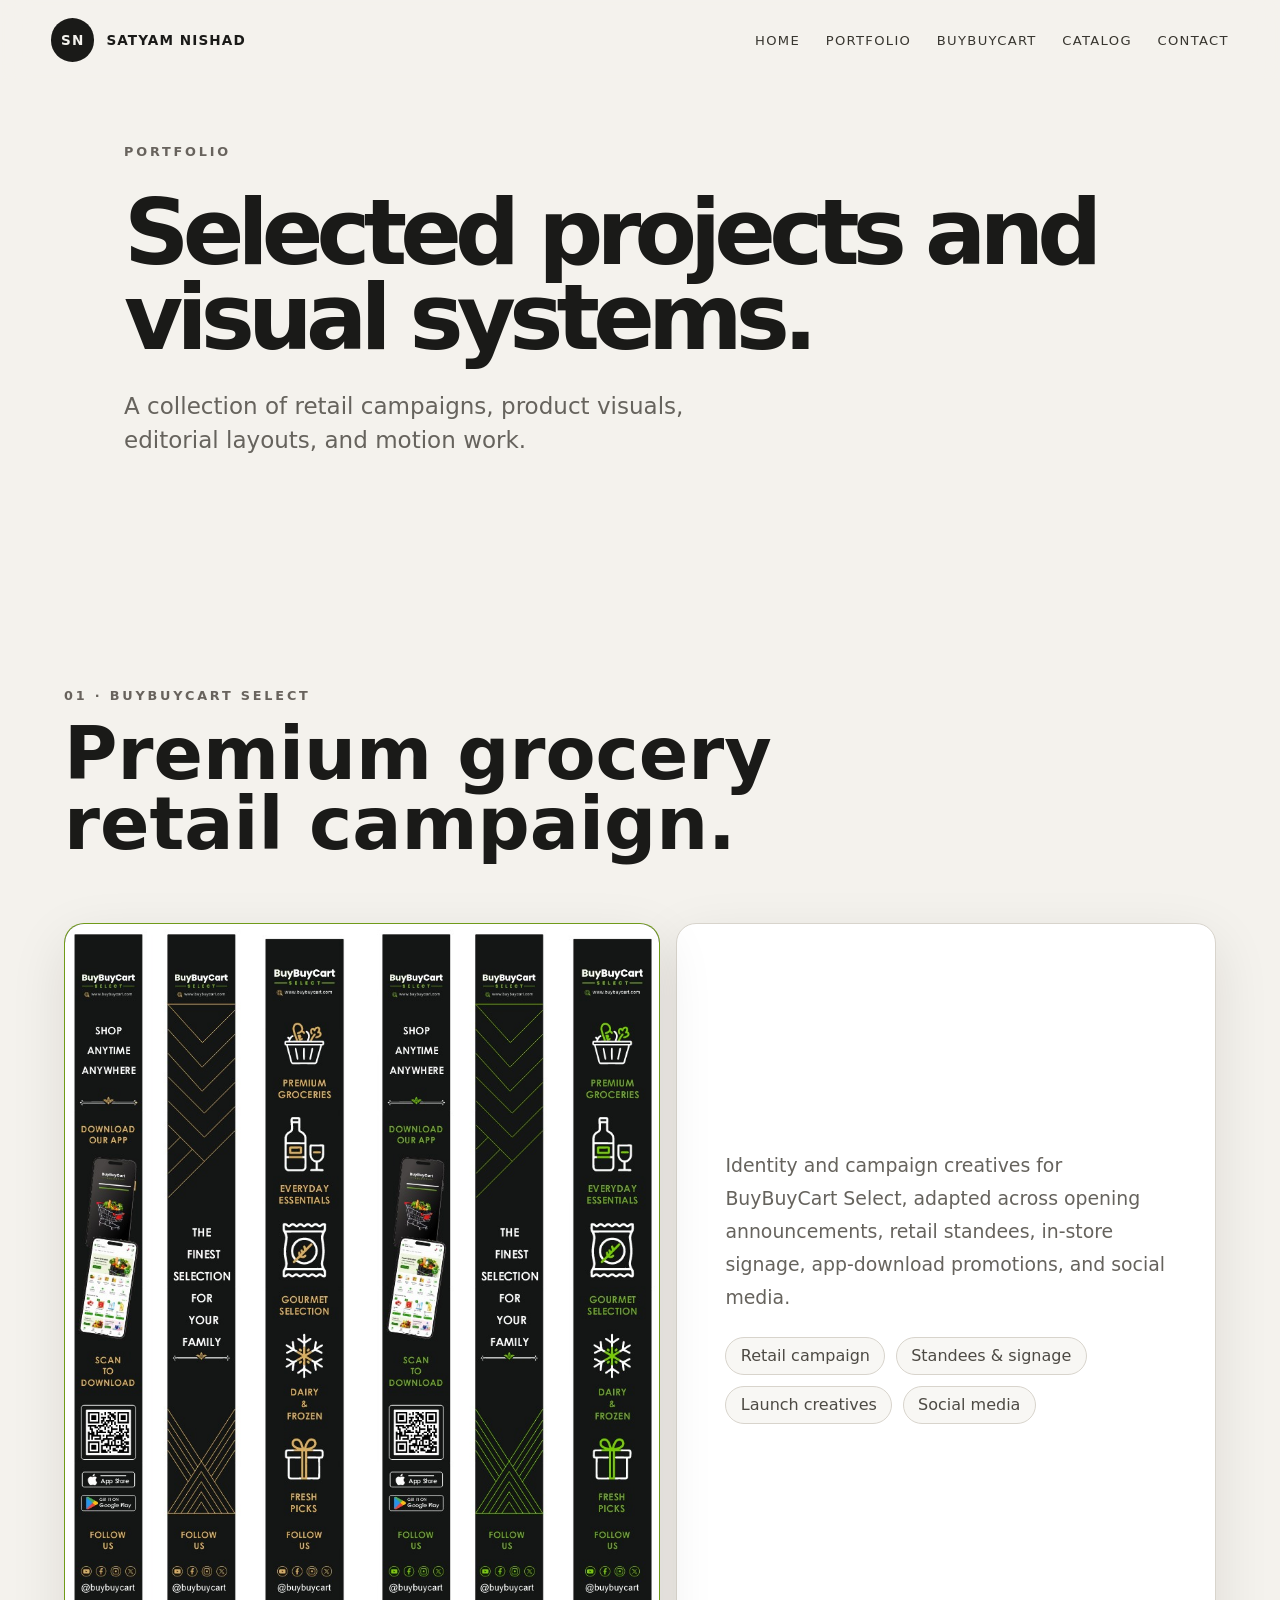
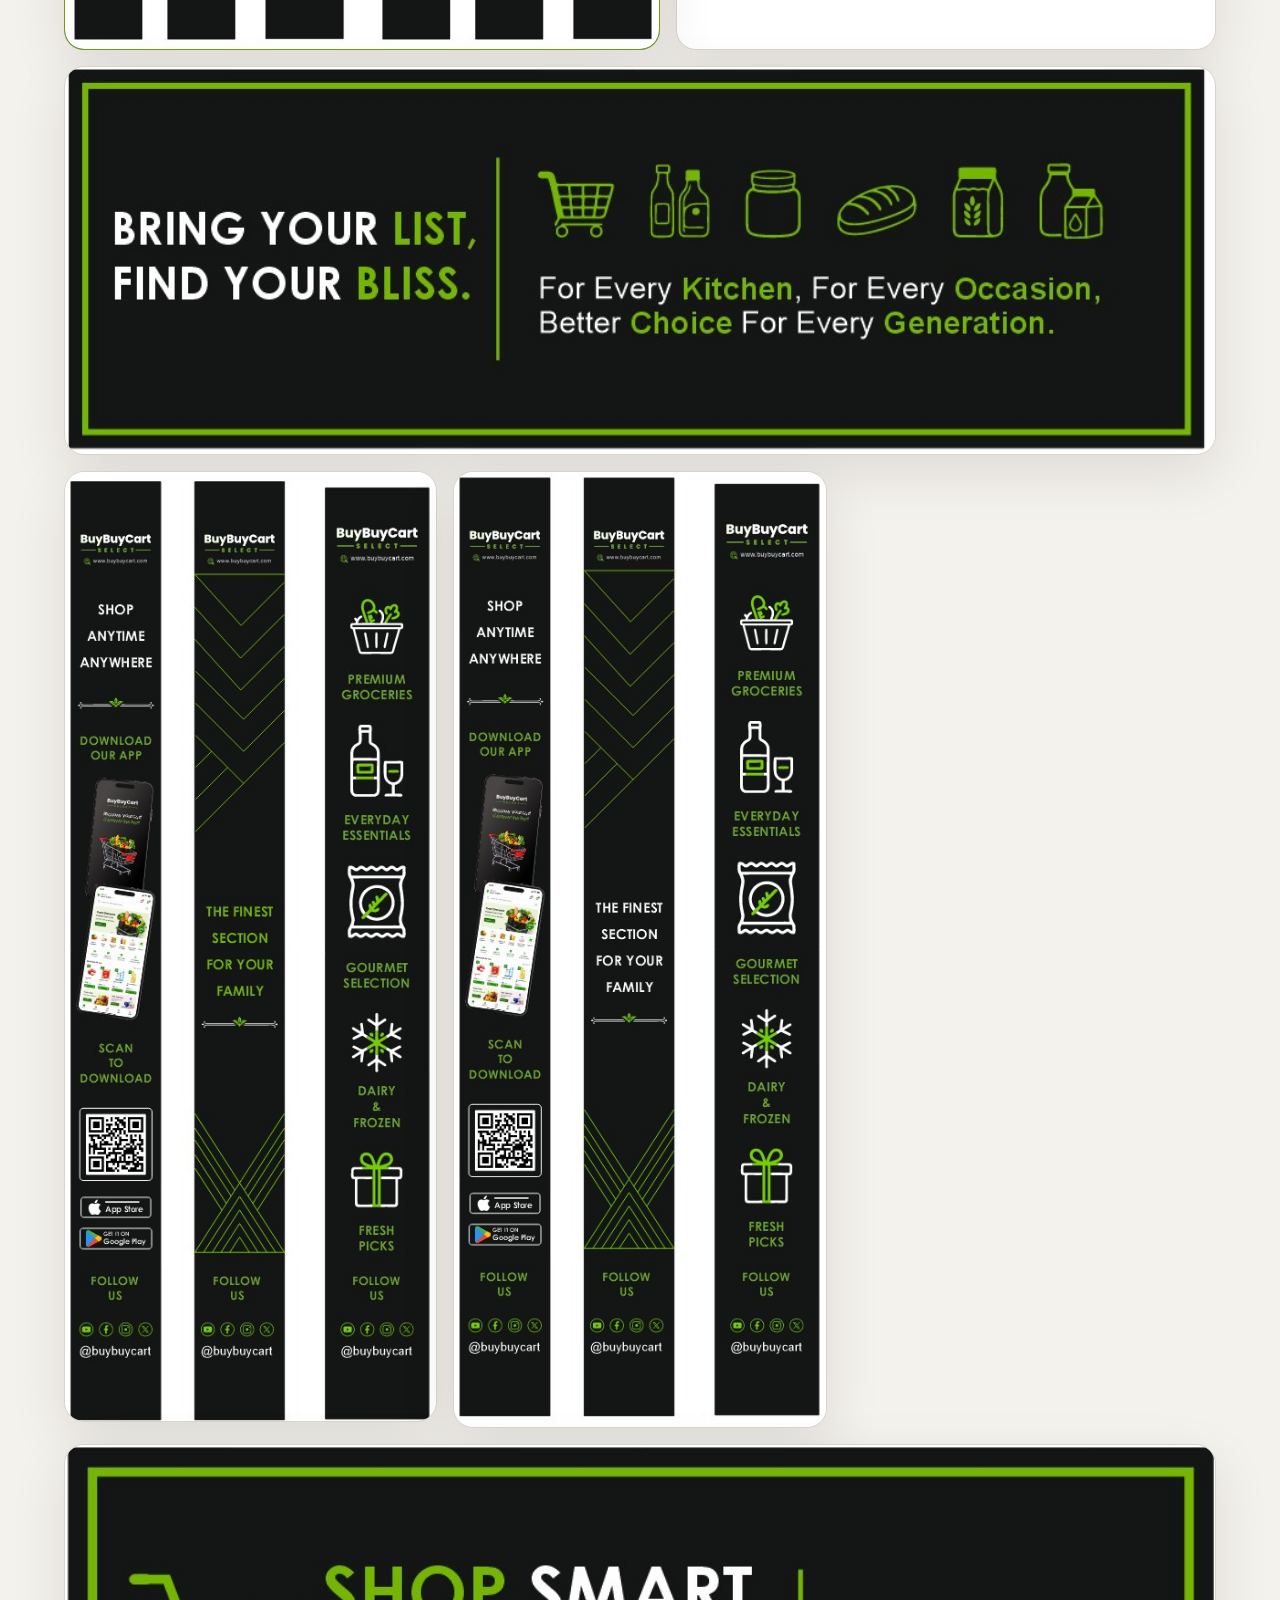
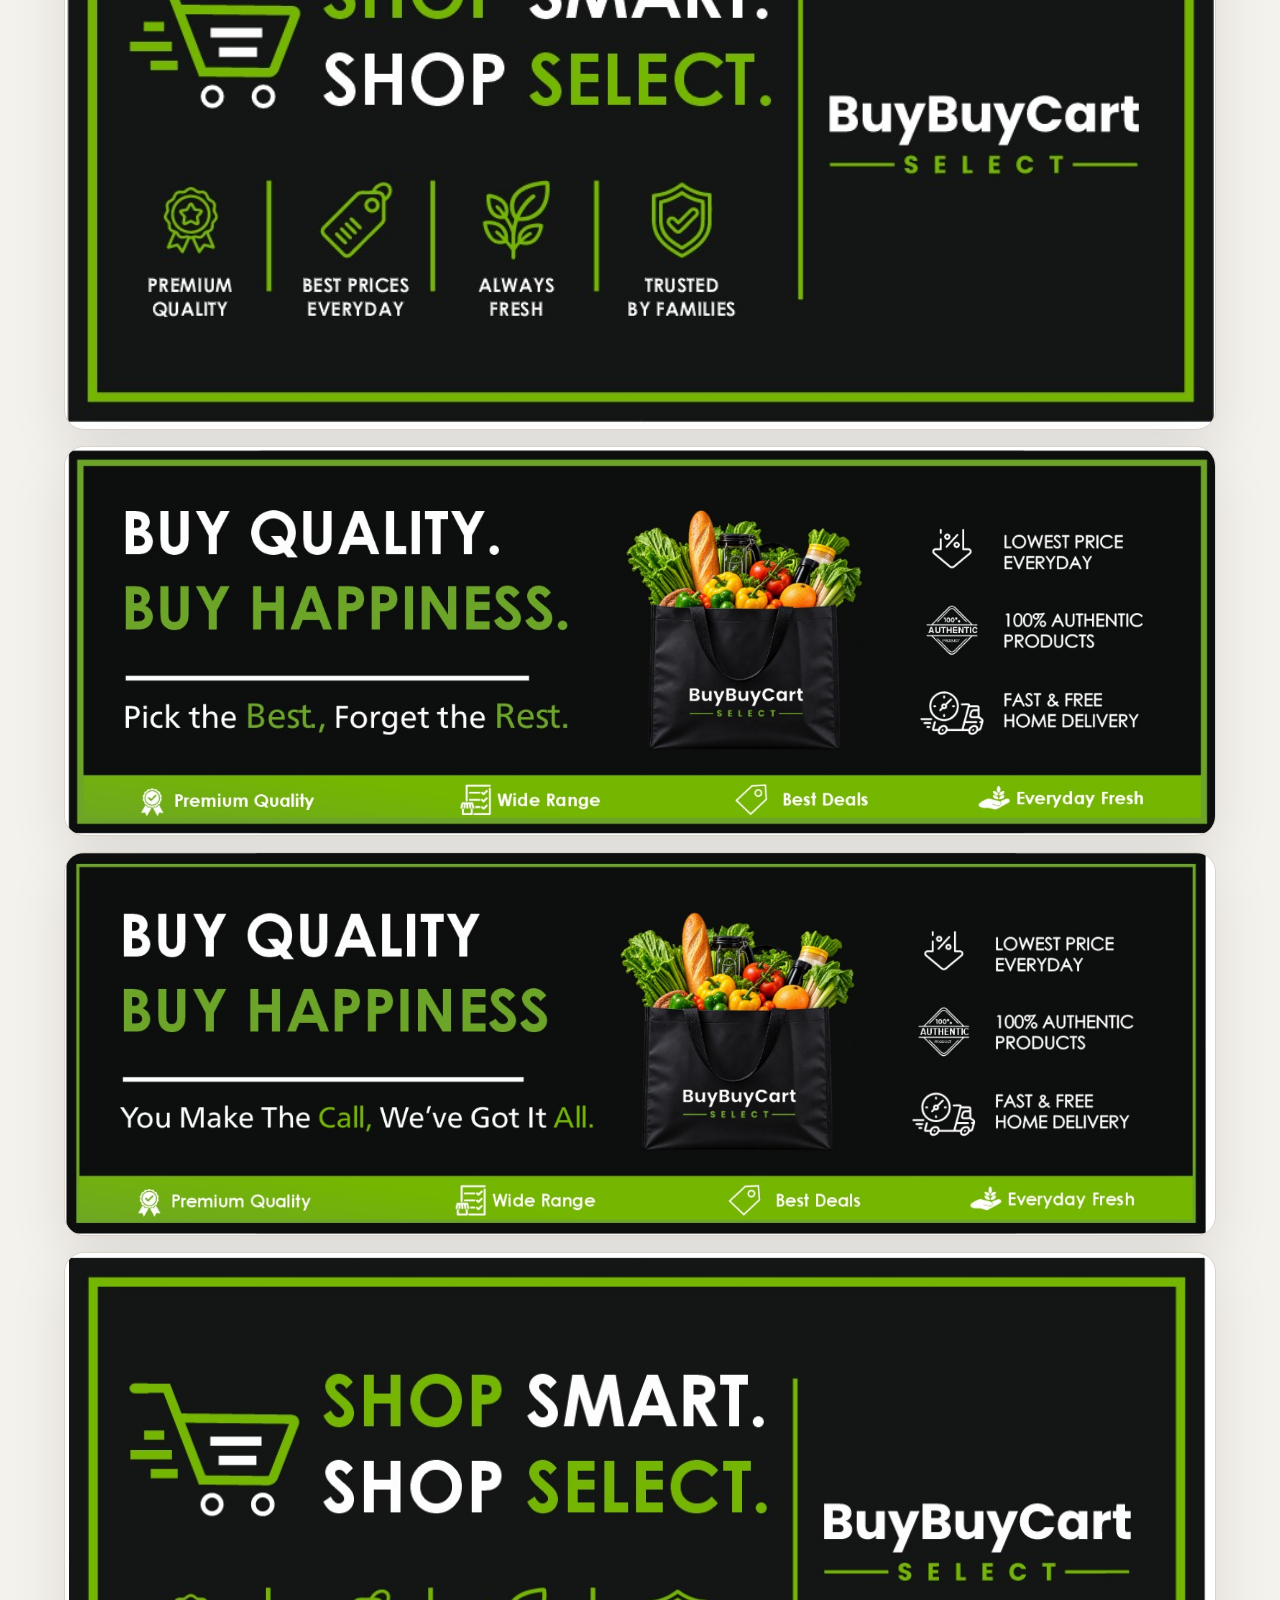
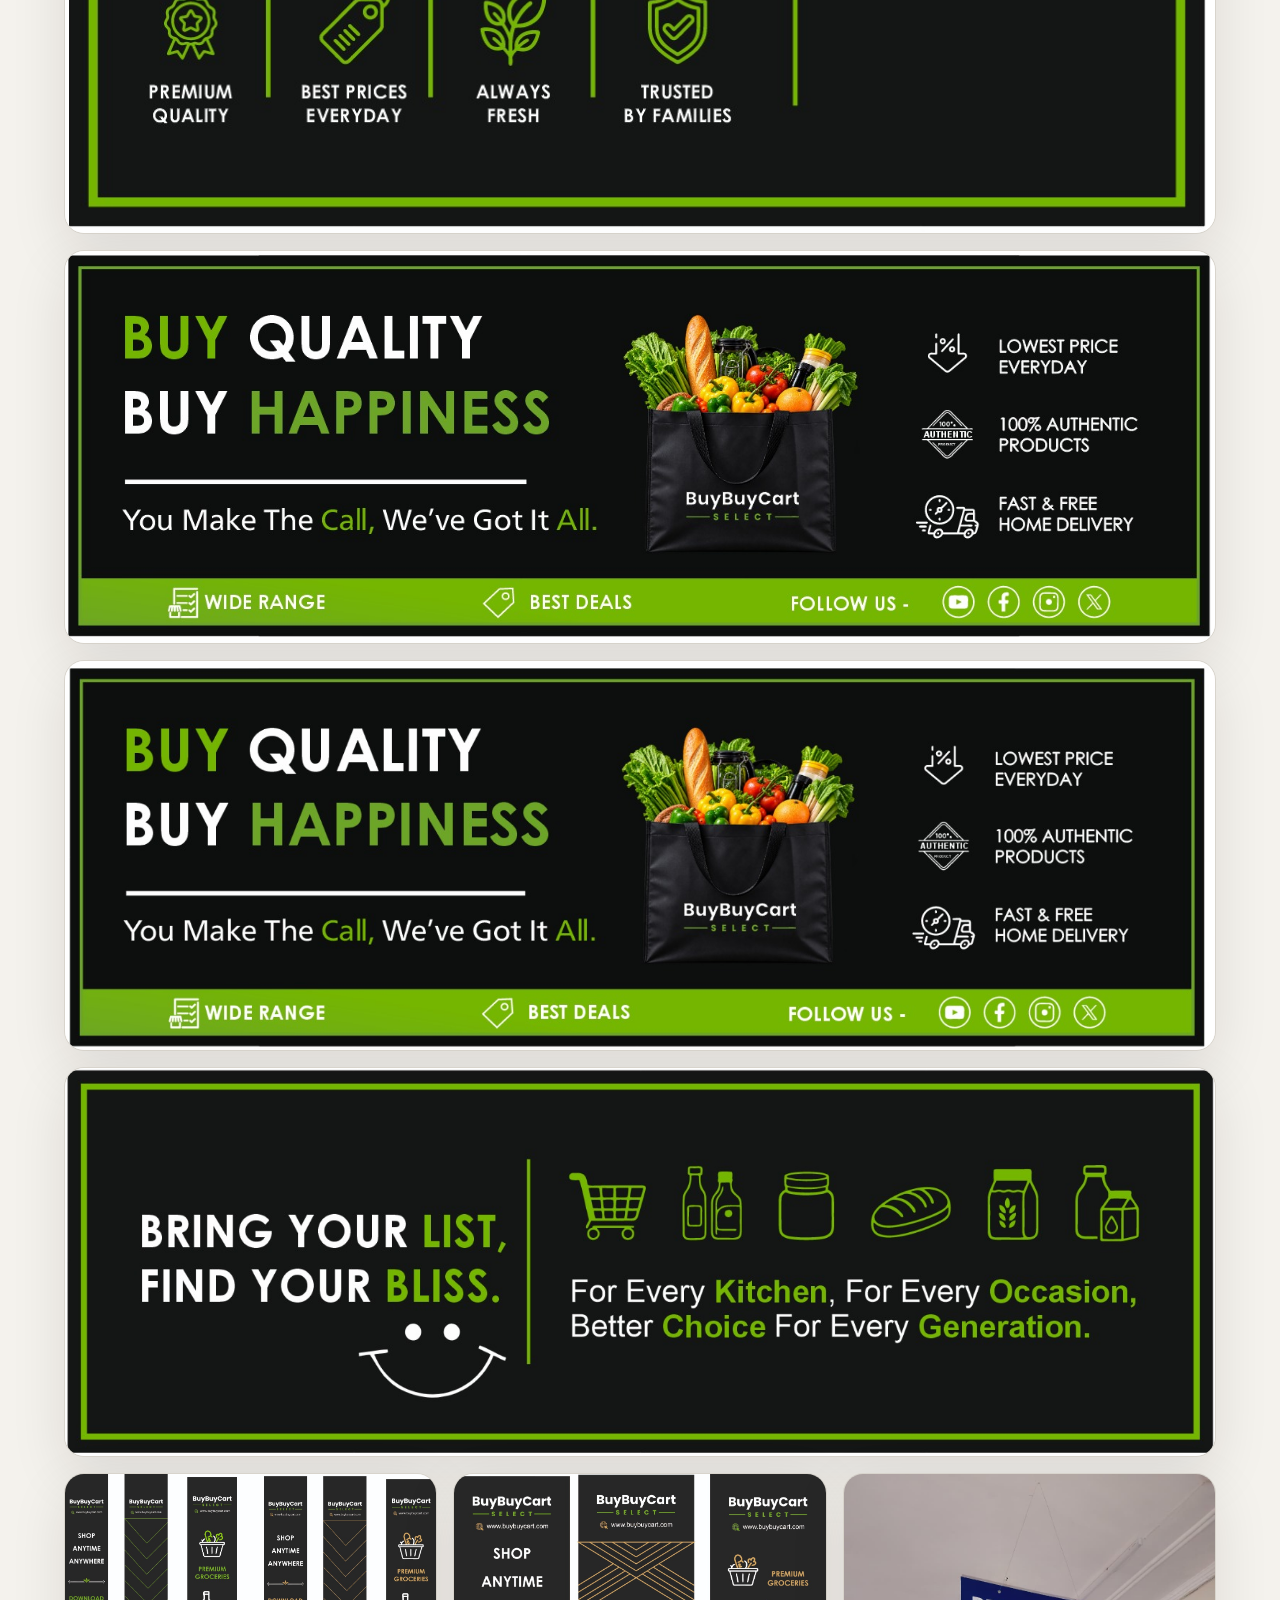
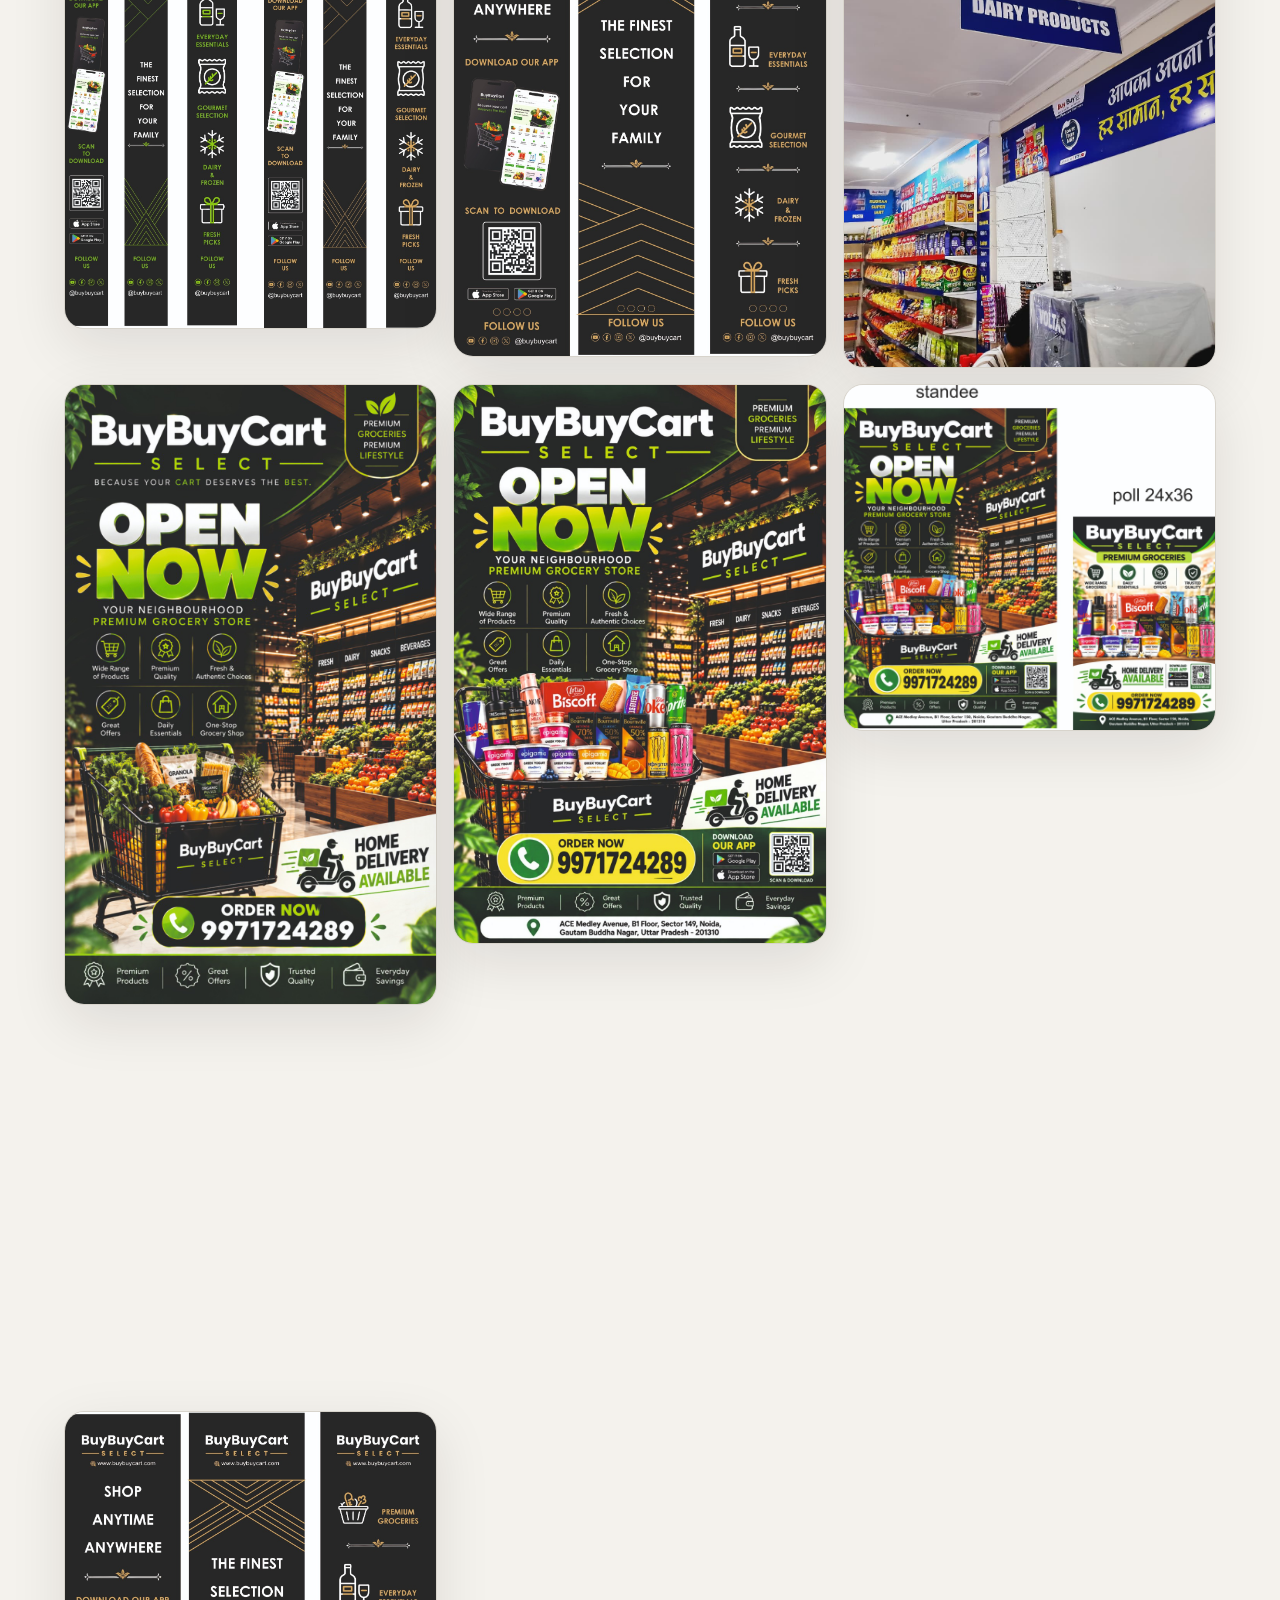
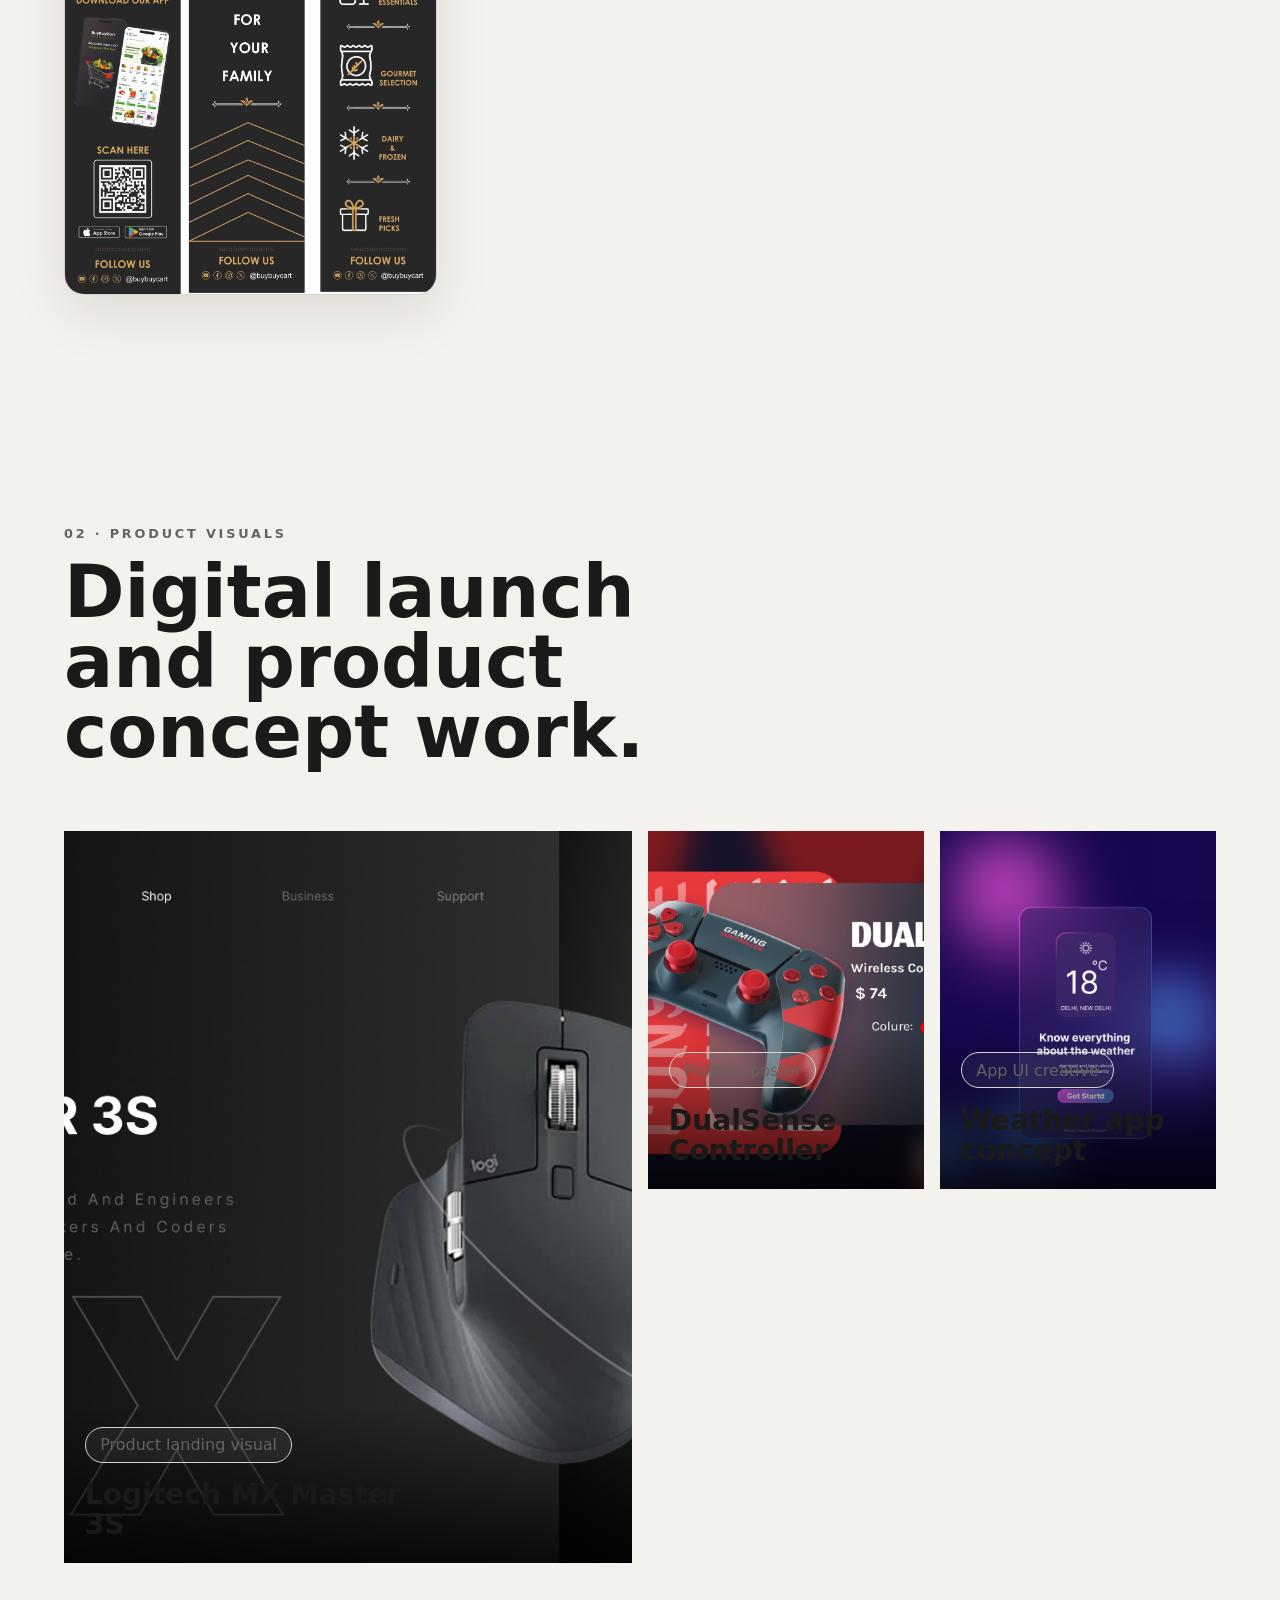
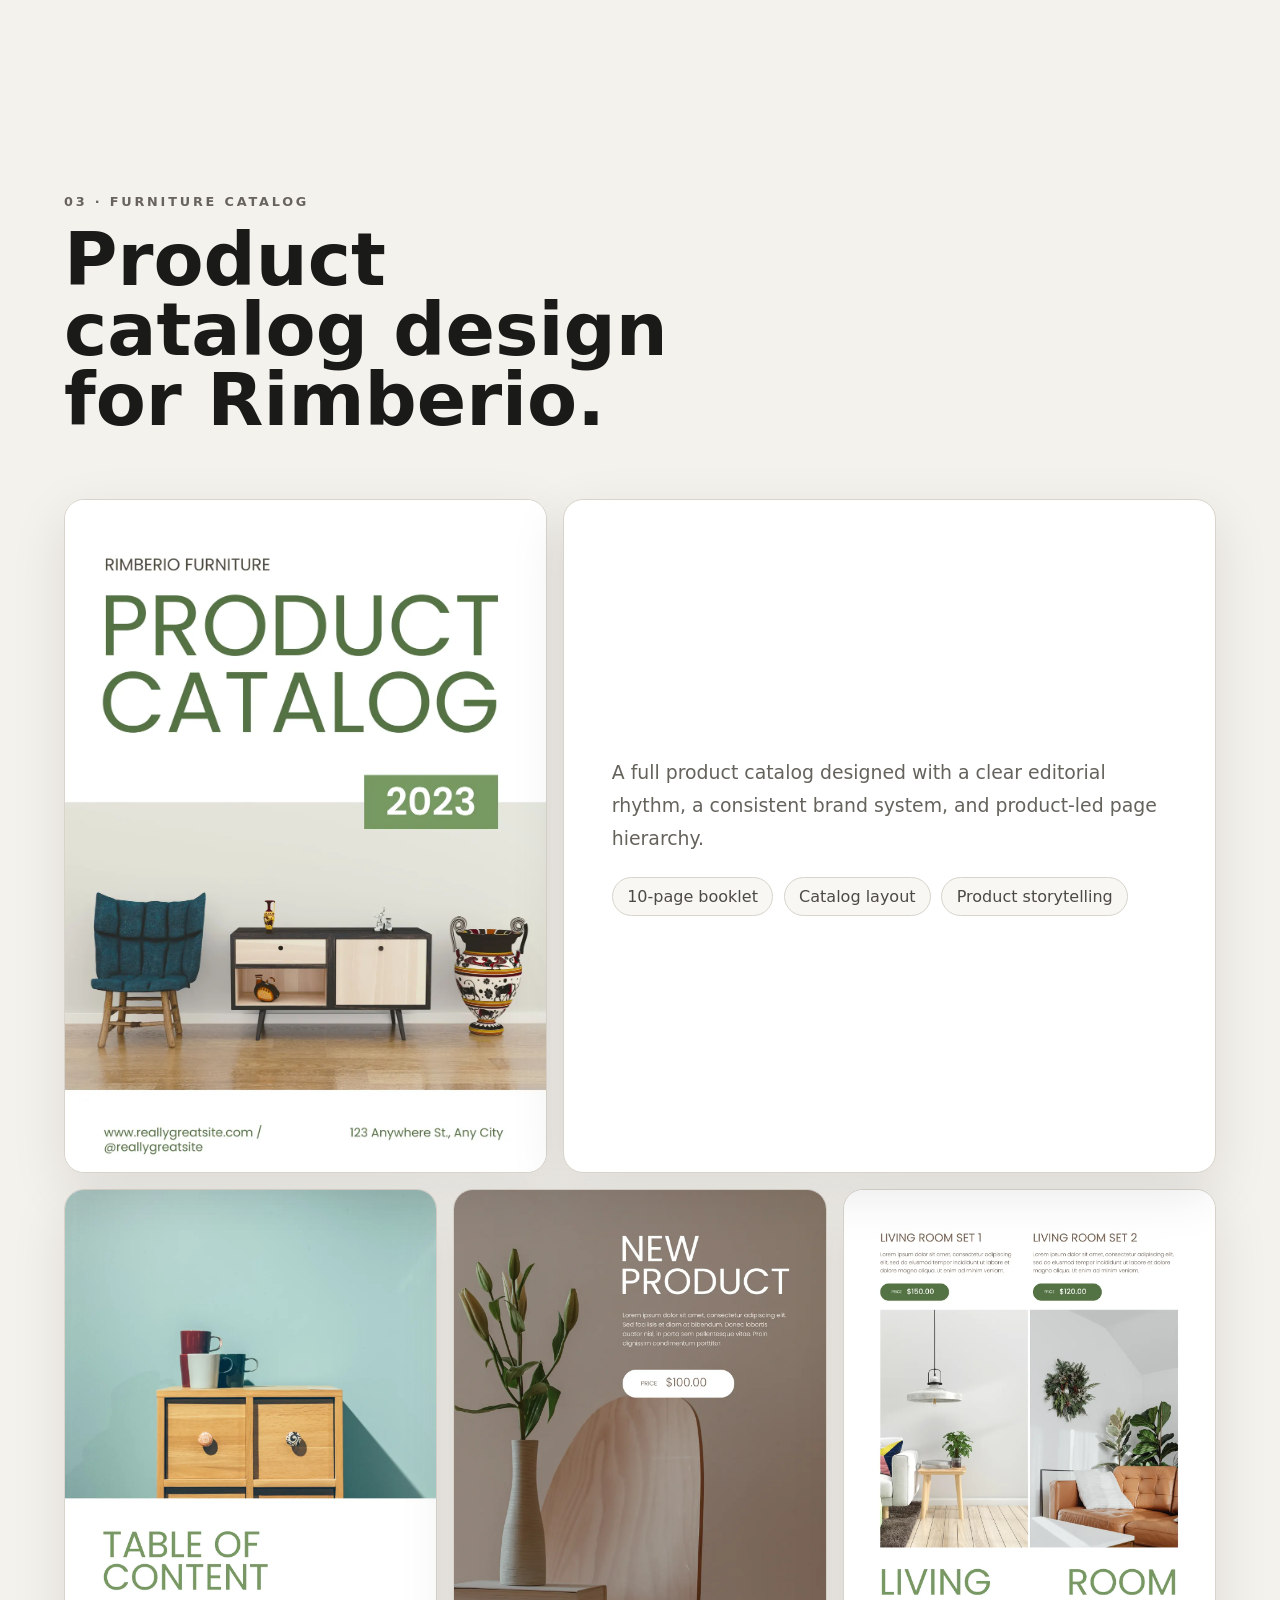
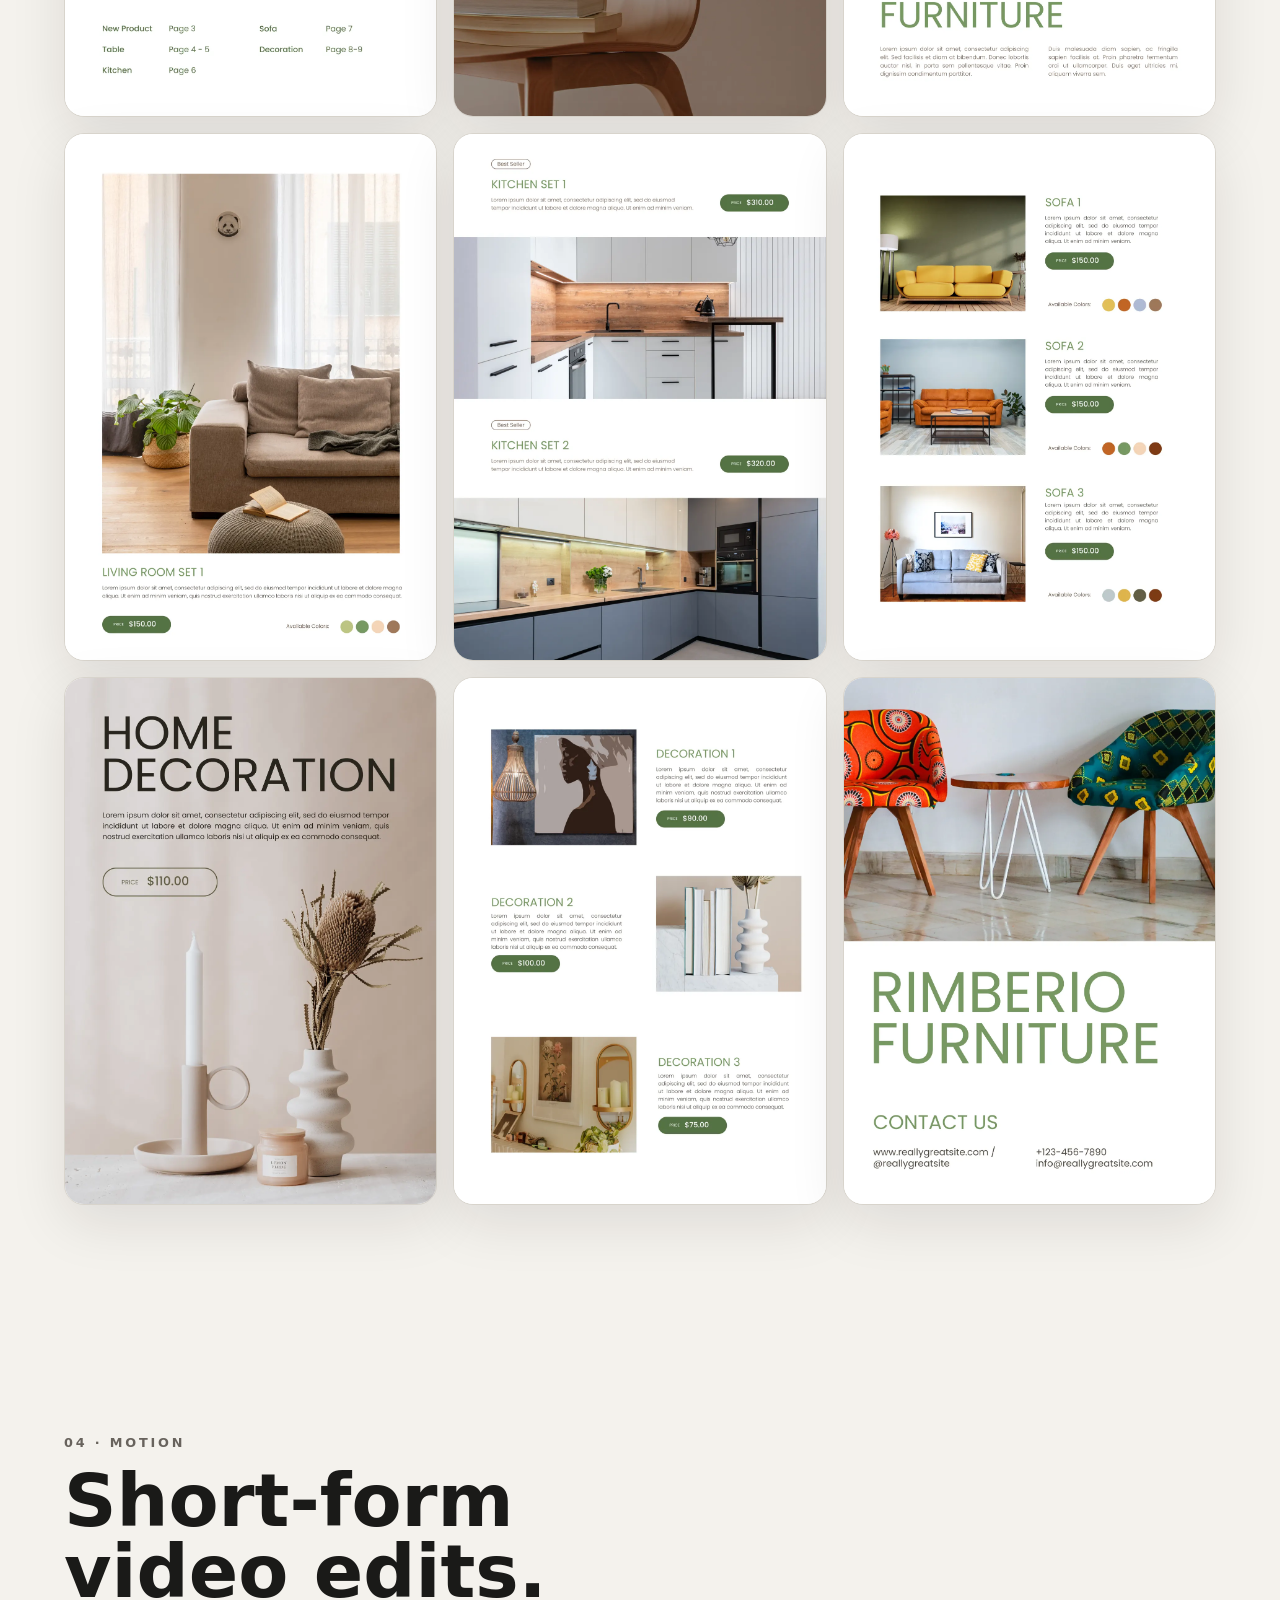
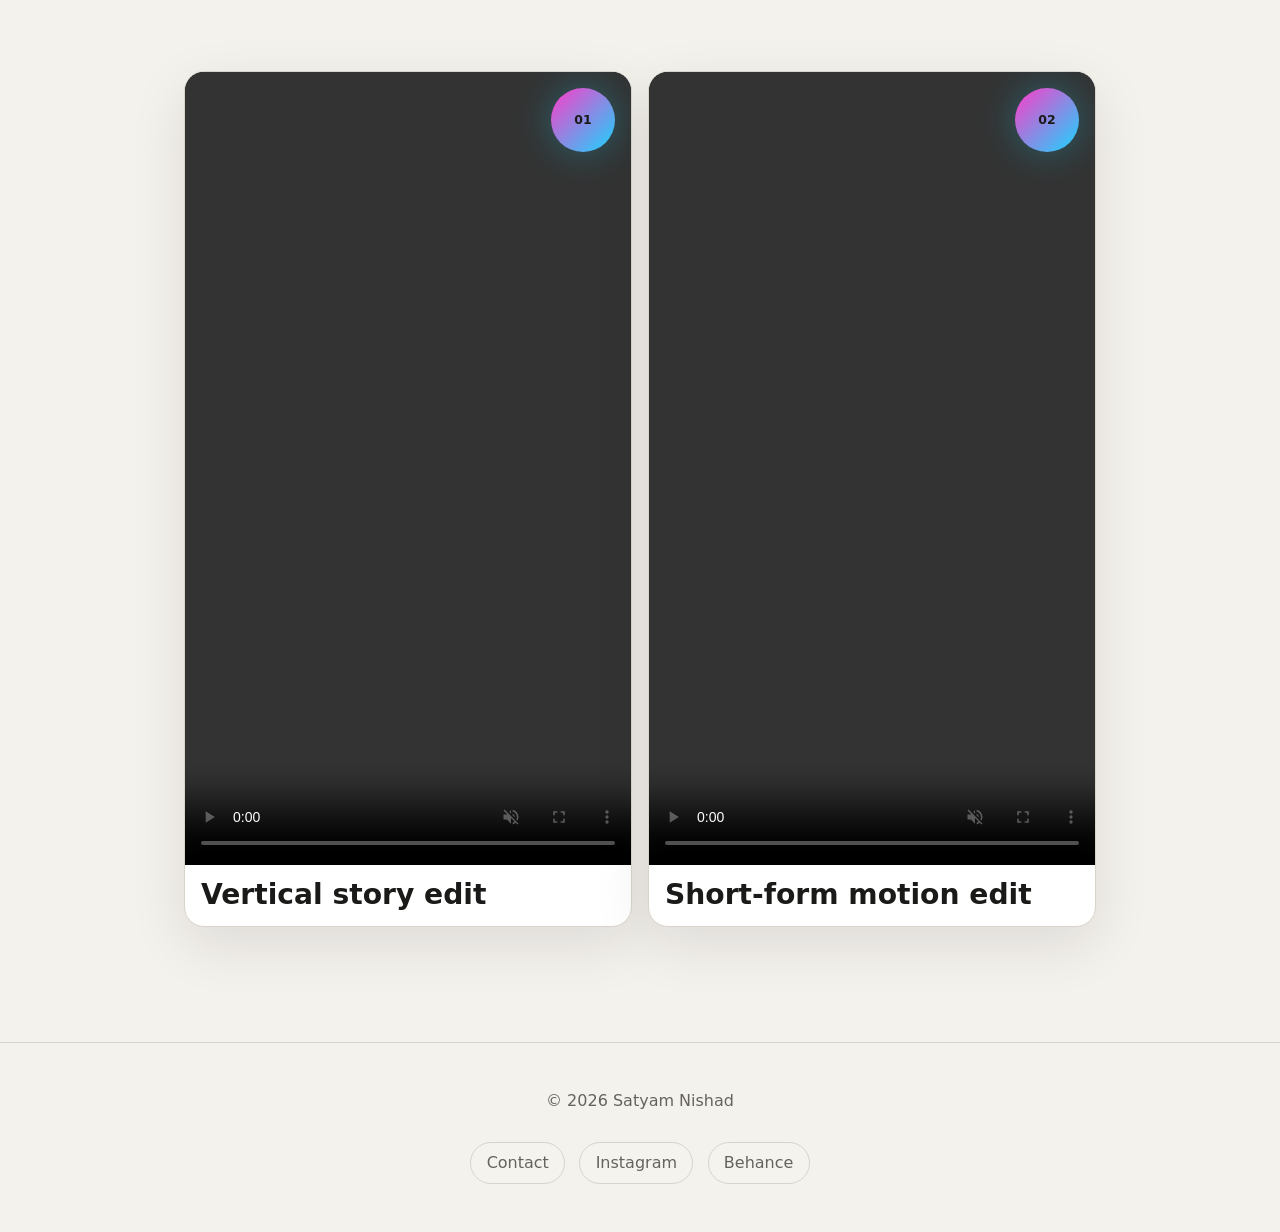
==== portfolio.html @ 3b364389 "jj" ====
<!DOCTYPE html>
<html lang="en">
<head>
  <meta charset="UTF-8">
  <meta name="viewport" content="width=device-width, initial-scale=1.0">
  <meta name="description" content="Portfolio of graphic designer Satyam Nishad.">
  <title>Portfolio — Satyam Nishad</title>
  <link rel="stylesheet" href="style.css">
</head>
<body class="portfolio-page">
  <header class="site-header">
    <a class="brand" href="index.html" aria-label="Satyam Nishad home"><span>SN</span><strong>Satyam Nishad</strong></a>
    <button class="nav-toggle" type="button" aria-expanded="false" aria-label="Open navigation"><span></span><span></span></button>
    <nav class="site-nav" aria-label="Primary navigation"><a href="index.html">Home</a><a href="portfolio.html" aria-current="page">Portfolio</a><a href="#buybuycart">BuyBuyCart</a><a href="#catalog">Catalog</a><a href="index.html#contact">Contact</a></nav>
  </header>
  <main>
    <section class="portfolio-intro section"><p class="eyebrow reveal">Portfolio</p><h1 class="reveal">Selected projects and visual systems.</h1><p class="portfolio-summary reveal">A collection of retail campaigns, product visuals, editorial layouts, and motion work.</p></section>
    <section class="buybuycart section" id="buybuycart">
      <div class="section-heading reveal"><p class="eyebrow">01 · BuyBuyCart Select</p><h2>Premium grocery retail campaign.</h2></div>
      <div class="buybuycart-case reveal"><div class="buybuycart-case-art"><img src="assets/buyBuyCart/WhatsApp%20Image%202026-11-20%20at%201.08.11%20PM.jpeg" alt="BuyBuyCart Select retail display designs" loading="eager"></div><div class="catalog-copy"><p>Identity and campaign creatives for BuyBuyCart Select, adapted across opening announcements, retail standees, in-store signage, app-download promotions, and social media.</p><div class="catalog-points"><span>Retail campaign</span><span>Standees &amp; signage</span><span>Launch creatives</span><span>Social media</span></div></div></div>
      <div class="buybuycart-gallery" aria-label="BuyBuyCart Select campaign gallery">
        <img class="buybuycart-wide reveal" src="assets/buyBuyCart/WhatsApp%20Image%202026-11-20%20at%201.08.01%20PM.jpeg" alt="BuyBuyCart Select horizontal retail banner" loading="lazy">
        <img class="reveal" src="assets/buyBuyCart/WhatsApp%20Image%202026-11-20%20at%201.08.02%20PM.jpeg" alt="BuyBuyCart Select standee design" loading="lazy"><img class="reveal" src="assets/buyBuyCart/WhatsApp%20Image%202026-11-20%20at%201.08.03%20PM.jpeg" alt="BuyBuyCart Select standee design" loading="lazy">
        <img class="buybuycart-wide reveal" src="assets/buyBuyCart/WhatsApp%20Image%202026-11-20%20at%201.08.04%20PM.jpeg" alt="BuyBuyCart Select promotional banner" loading="lazy"><img class="buybuycart-wide reveal" src="assets/buyBuyCart/WhatsApp%20Image%202026-11-20%20at%201.08.09%20PM.jpeg" alt="BuyBuyCart Select campaign banner" loading="lazy"><img class="buybuycart-wide reveal" src="assets/buyBuyCart/WhatsApp%20Image%202026-11-20%20at%201.08.10%20PM.jpeg" alt="BuyBuyCart Select grocery banner" loading="lazy">
        <img class="buybuycart-wide reveal" src="assets/buyBuyCart/WhatsApp%20Image%202026-11-20%20at%201.08.12%20PM%20(1).jpeg" alt="BuyBuyCart Select store signage preview" loading="lazy"><img class="buybuycart-wide reveal" src="assets/buyBuyCart/WhatsApp%20Image%202026-11-20%20at%201.08.12%20PM.jpeg" alt="BuyBuyCart Select brand banner" loading="lazy"><img class="buybuycart-wide reveal" src="assets/buyBuyCart/WhatsApp%20Image%202026-11-20%20at%201.08.13%20PM%20(1).jpeg" alt="BuyBuyCart Select promotional banner" loading="lazy"><img class="buybuycart-wide reveal" src="assets/buyBuyCart/WhatsApp%20Image%202026-11-20%20at%201.08.13%20PM.jpeg" alt="BuyBuyCart Select premium grocery banner" loading="lazy">
        <img class="reveal" src="assets/buyBuyCart/WhatsApp%20Image%202026-11-20%20at%201.08.14%20PM%20(1).jpeg" alt="BuyBuyCart Select retail standee" loading="lazy"><img class="reveal" src="assets/buyBuyCart/WhatsApp%20Image%202026-11-20%20at%201.08.14%20PM.jpeg" alt="BuyBuyCart Select campaign poster" loading="lazy"><img class="reveal" src="assets/buyBuyCart/WhatsApp%20Image%202026-11-20%20at%201.08.15%20PM.jpeg" alt="BuyBuyCart Select launch creative" loading="lazy"><img class="reveal" src="assets/buyBuyCart/WhatsApp%20Image%202026-11-20%20at%201.08.16%20PM%20(1).jpeg" alt="BuyBuyCart Select store standee" loading="lazy"><img class="reveal" src="assets/buyBuyCart/WhatsApp%20Image%202026-11-20%20at%201.08.16%20PM.jpeg" alt="BuyBuyCart Select launch poster" loading="lazy"><img class="reveal" src="assets/buyBuyCart/WhatsApp%20Image%202026-11-20%20at%201.08.17%20PM%20(1).jpeg" alt="BuyBuyCart Select standee campaign" loading="lazy"><img class="reveal" src="assets/buyBuyCart/WhatsApp%20Image%202026-11-20%20at%201.08.17%20PM.jpeg" alt="BuyBuyCart Select promotional creative" loading="lazy"><img class="reveal" src="assets/buyBuyCart/WhatsApp%20Image%202026-11-20%20at%201.08.18%20PM%20(1).jpeg" alt="BuyBuyCart Select store standee set" loading="lazy"><img class="reveal" src="assets/buyBuyCart/WhatsApp%20Image%202026-11-20%20at%201.08.18%20PM.jpeg" alt="BuyBuyCart Select retail standee collection" loading="lazy"><img class="reveal" src="assets/buyBuyCart/WhatsApp%20Image%202026-11-20%20at%201.08.19%20PM.jpeg" alt="BuyBuyCart Select grocery launch standee" loading="lazy">
      </div>
    </section>
    <section class="projects section" id="product-visuals"><div class="section-heading reveal"><p class="eyebrow">02 · Product visuals</p><h2>Digital launch and product concept work.</h2></div><div class="project-grid"><article class="project-card large reveal"><img src="assets/logitech.jpeg" alt="Logitech MX Master product landing page design" loading="lazy"><div class="project-overlay"><span>Product landing visual</span><h3>Logitech MX Master 3S</h3></div></article><article class="project-card reveal"><img src="assets/gamingconsole.jpeg" alt="Gaming controller product poster" loading="lazy"><div class="project-overlay"><span>Product poster</span><h3>DualSense Controller</h3></div></article><article class="project-card reveal"><img src="assets/weather.jpeg" alt="Weather app UI creative" loading="lazy"><div class="project-overlay"><span>App UI creative</span><h3>Weather app concept</h3></div></article></div></section>
    <section class="catalog section" id="catalog"><div class="section-heading reveal"><p class="eyebrow">03 · Furniture catalog</p><h2>Product catalog design for Rimberio.</h2></div><div class="catalog-feature reveal"><div class="catalog-cover"><img src="assets/Green%20and%20White%20Modern%20Furniture%20Product%20Catalog%20Booklet/1.webp" alt="Rimberio furniture catalog cover" loading="lazy"></div><div class="catalog-copy"><p>A full product catalog designed with a clear editorial rhythm, a consistent brand system, and product-led page hierarchy.</p><div class="catalog-points"><span>10-page booklet</span><span>Catalog layout</span><span>Product storytelling</span></div></div></div><div class="catalog-grid" aria-label="Furniture catalog pages"><img src="assets/Green%20and%20White%20Modern%20Furniture%20Product%20Catalog%20Booklet/2.webp" alt="Furniture catalog page 2" loading="lazy"><img src="assets/Green%20and%20White%20Modern%20Furniture%20Product%20Catalog%20Booklet/3.webp" alt="Furniture catalog page 3" loading="lazy"><img src="assets/Green%20and%20White%20Modern%20Furniture%20Product%20Catalog%20Booklet/4.webp" alt="Furniture catalog page 4" loading="lazy"><img src="assets/Green%20and%20White%20Modern%20Furniture%20Product%20Catalog%20Booklet/5.webp" alt="Furniture catalog page 5" loading="lazy"><img src="assets/Green%20and%20White%20Modern%20Furniture%20Product%20Catalog%20Booklet/6.webp" alt="Furniture catalog page 6" loading="lazy"><img src="assets/Green%20and%20White%20Modern%20Furniture%20Product%20Catalog%20Booklet/7.webp" alt="Furniture catalog page 7" loading="lazy"><img src="assets/Green%20and%20White%20Modern%20Furniture%20Product%20Catalog%20Booklet/8.webp" alt="Furniture catalog page 8" loading="lazy"><img src="assets/Green%20and%20White%20Modern%20Furniture%20Product%20Catalog%20Booklet/9.webp" alt="Furniture catalog page 9" loading="lazy"><img src="assets/Green%20and%20White%20Modern%20Furniture%20Product%20Catalog%20Booklet/10.webp" alt="Furniture catalog back page" loading="lazy"></div></section>
    <section class="video section"><div class="section-heading reveal"><p class="eyebrow">04 · Motion</p><h2>Short-form video edits.</h2></div><div class="video-grid reveal"><article class="video-card"><video controls muted playsinline preload="metadata" src="assets/videos/WhatsApp%20Video%202026-06-27%20at%2012.28.39%20PM.mp4"></video><span class="play">01</span><h3>Vertical story edit</h3></article><article class="video-card"><video controls muted playsinline preload="metadata" src="assets/videos/WhatsApp%20Video%202026-06-27%20at%2012.50.24%20PM.mp4"></video><span class="play">02</span><h3>Short-form motion edit</h3></article></div></section>
  </main>
  <footer class="site-footer"><p>© 2026 Satyam Nishad</p><div class="footer-social"><a href="index.html#contact">Contact</a><a href="https://instagram.com/" target="_blank" rel="noreferrer">Instagram</a><a href="https://behance.net/" target="_blank" rel="noreferrer">Behance</a></div></footer>
  <script src="script.js"></script>
</body>
</html>
---- style.css ----
:root {
  --bg: #030306;
  --bg-soft: #0a0b12;
  --panel: rgba(255, 255, 255, 0.07);
  --panel-strong: rgba(255, 255, 255, 0.12);
  --text: #f6f2ff;
  --muted: #a9a4ba;
  --purple: #9b4dff;
  --blue: #18d7ff;
  --pink: #ff3bc8;
  --line: rgba(255, 255, 255, 0.14);
  --shadow: 0 28px 90px rgba(0, 0, 0, 0.55);
  --header-height: 5rem;
  --page-gutter: clamp(1rem, 5vw, 5rem);
}

* {
  box-sizing: border-box;
}

html {
  scroll-behavior: smooth;
  scroll-padding-top: calc(var(--header-height) + 1rem);
}

body {
  margin: 0;
  color: var(--text);
  background:
    radial-gradient(circle at 15% 10%, rgba(155, 77, 255, 0.26), transparent 34rem),
    radial-gradient(circle at 80% 5%, rgba(24, 215, 255, 0.18), transparent 32rem),
    linear-gradient(135deg, #030306 0%, #090911 47%, #050511 100%);
  font-family: Inter, ui-sans-serif, system-ui, -apple-system, BlinkMacSystemFont, "Segoe UI", sans-serif;
  overflow-x: hidden;
  min-width: 320px;
  -webkit-font-smoothing: antialiased;
  text-rendering: optimizeLegibility;
}

body.nav-open {
  overflow: hidden;
}

a {
  color: inherit;
  text-decoration: none;
}

h1,
h2,
h3,
p,
a,
span,
strong {
  overflow-wrap: anywhere;
}

img {
  display: block;
  max-width: 100%;
}

video {
  max-width: 100%;
}

button,
input,
select,
textarea {
  font: inherit;
}

.noise {
  position: fixed;
  inset: 0;
  pointer-events: none;
  z-index: 3;
  opacity: 0.09;
  background-image:
    linear-gradient(90deg, rgba(255,255,255,0.08) 1px, transparent 1px),
    linear-gradient(rgba(255,255,255,0.08) 1px, transparent 1px);
  background-size: 38px 38px;
  mask-image: radial-gradient(circle at center, black, transparent 74%);
}

#particle-canvas {
  position: fixed;
  inset: 0;
  z-index: 1;
  pointer-events: none;
}

.cursor-system {
  position: fixed;
  inset: 0;
  pointer-events: none;
  z-index: 4;
  mix-blend-mode: screen;
}

.cursor-core,
.cursor-trail {
  position: fixed;
  left: 0;
  top: 0;
  border-radius: 999px;
  pointer-events: none;
  transform: translate3d(-50%, -50%, 0);
  will-change: transform, opacity;
}

.cursor-core {
  width: 0.72rem;
  height: 0.72rem;
  background: #fff;
  box-shadow:
    0 0 14px rgba(255, 255, 255, 0.95),
    0 0 34px rgba(24, 215, 255, 0.78),
    0 0 56px rgba(255, 59, 200, 0.62);
}

.cursor-trail {
  width: 4.8rem;
  height: 1rem;
  opacity: 0;
  background: linear-gradient(90deg, transparent, rgba(155, 77, 255, 0.2), rgba(255, 59, 200, 0.72), rgba(24, 215, 255, 0.92));
  filter: blur(5px);
  transform-origin: 88% 50%;
}

.cursor-trail::after {
  content: "";
  position: absolute;
  right: -0.25rem;
  top: 50%;
  width: 1rem;
  height: 1rem;
  border-radius: 50%;
  transform: translateY(-50%);
  background: rgba(255, 255, 255, 0.92);
  box-shadow: 0 0 28px rgba(24, 215, 255, 0.8);
}

.cursor-system.is-moving .cursor-trail {
  opacity: 0.82;
}

.cursor-trail:nth-child(3) {
  width: 6.2rem;
  opacity: 0.58;
  filter: blur(8px);
}

.cursor-trail:nth-child(4) {
  width: 7.6rem;
  opacity: 0.42;
  filter: blur(12px);
}

.cursor-trail:nth-child(5) {
  width: 9rem;
  opacity: 0.28;
  filter: blur(16px);
}

.cursor-trail:nth-child(6) {
  width: 10.5rem;
  opacity: 0.2;
  filter: blur(20px);
}

.site-header {
  position: fixed;
  top: 0;
  left: 0;
  right: 0;
  z-index: 20;
  display: flex;
  align-items: center;
  justify-content: space-between;
  min-height: var(--header-height);
  padding: 0.85rem clamp(1rem, 4vw, 4.5rem);
  background: linear-gradient(180deg, rgba(3, 3, 6, 0.78), rgba(3, 3, 6, 0.18));
  backdrop-filter: blur(18px);
}

.brand {
  display: inline-flex;
  align-items: center;
  gap: 0.75rem;
  font-size: 0.85rem;
  letter-spacing: 0.08em;
  text-transform: uppercase;
  min-width: 0;
}

.brand span {
  flex: 0 0 auto;
  display: grid;
  place-items: center;
  width: 2.7rem;
  height: 2.7rem;
  border-radius: 50%;
  background: linear-gradient(135deg, var(--purple), var(--pink), var(--blue));
  box-shadow: 0 0 32px rgba(155, 77, 255, 0.55);
  font-weight: 900;
}

.brand strong {
  overflow: hidden;
  text-overflow: ellipsis;
  white-space: nowrap;
}

.site-nav {
  display: flex;
  align-items: center;
  gap: clamp(1rem, 2vw, 2.5rem);
  color: var(--muted);
  font-size: 0.82rem;
  letter-spacing: 0.1em;
  text-transform: uppercase;
}

.site-nav a {
  position: relative;
  transition: color 0.25s ease;
}

.site-nav a::after {
  content: "";
  position: absolute;
  left: 0;
  right: 0;
  bottom: -0.45rem;
  height: 1px;
  transform: scaleX(0);
  transform-origin: left;
  background: linear-gradient(90deg, var(--pink), var(--blue));
  transition: transform 0.25s ease;
}

.site-nav a:hover {
  color: var(--text);
}

.site-nav a:hover::after {
  transform: scaleX(1);
}

.nav-toggle {
  display: none;
}

.section {
  position: relative;
  z-index: 5;
  padding: clamp(4.5rem, 9vw, 9rem) var(--page-gutter);
  scroll-margin-top: calc(var(--header-height) + 1rem);
}

.hero {
  min-height: 100svh;
  display: grid;
  place-items: center;
  overflow: hidden;
  padding-top: calc(var(--header-height) + 2rem);
}

.hero::before {
  content: "";
  position: absolute;
  inset: -25%;
  z-index: -1;
  background:
    conic-gradient(from 140deg at 50% 50%, rgba(155,77,255,0.42), rgba(24,215,255,0.18), rgba(255,59,200,0.32), rgba(155,77,255,0.42));
  filter: blur(80px);
  opacity: 0.75;
  animation: rotateAura 14s linear infinite;
}

.hero-content {
  width: min(1180px, 100%);
  text-align: center;
}

.hero-layout {
  display: grid;
  grid-template-columns: minmax(0, 1.02fr) minmax(18rem, 0.78fr);
  align-items: center;
  gap: clamp(2rem, 5vw, 4.5rem);
  text-align: left;
}

.hero-copy {
  min-width: 0;
}

.hero-layout .hero-subline,
.hero-layout .hero-actions {
  justify-content: flex-start;
  margin-inline: 0;
}

.hero-media {
  position: relative;
  min-height: clamp(24rem, 44vw, 40rem);
  min-width: 0;
}

.hero-media img {
  position: absolute;
  border: 1px solid rgba(255,255,255,0.18);
  border-radius: 1.35rem;
  object-fit: cover;
  box-shadow: var(--shadow);
  background: #070710;
}

.hero-media-main {
  inset: 5% 0 auto 8%;
  width: 88%;
  aspect-ratio: 16 / 9;
  z-index: 2;
}

.hero-media-side {
  left: 0;
  bottom: 8%;
  width: 68%;
  aspect-ratio: 16 / 10;
  z-index: 3;
}

.hero-media-tall {
  right: 0;
  bottom: 0;
  width: 38%;
  aspect-ratio: 3 / 4;
  z-index: 4;
  object-position: center;
}

.eyebrow {
  margin: 0 0 1rem;
  color: var(--blue);
  font-size: 0.8rem;
  font-weight: 800;
  letter-spacing: 0.22em;
  text-transform: uppercase;
}

.hero-title {
  margin: 0;
  font-size: clamp(3.3rem, 11.5vw, 11rem);
  line-height: 0.78;
  letter-spacing: 0;
  text-transform: uppercase;
  font-weight: 950;
}

.hero-title span {
  display: block;
  text-shadow: 0 0 40px rgba(255, 59, 200, 0.18);
}

.hero-title span:last-child {
  color: transparent;
  -webkit-text-stroke: 1px rgba(246, 242, 255, 0.8);
  text-shadow: 0 0 56px rgba(24, 215, 255, 0.38);
}

.hero-subline {
  display: flex;
  justify-content: center;
  flex-wrap: wrap;
  gap: 0.75rem 1.25rem;
  max-width: 780px;
  margin: 1.6rem auto 0;
  color: var(--muted);
  font-size: clamp(1rem, 2vw, 1.25rem);
}

.hero-subline span:first-child {
  color: var(--text);
  font-weight: 700;
}

.hero-actions,
.footer-social,
.contact-links {
  display: flex;
  align-items: center;
  justify-content: center;
  flex-wrap: wrap;
  gap: 0.9rem;
}

.hero-actions {
  margin-top: 2.2rem;
}

.btn {
  position: relative;
  display: inline-flex;
  align-items: center;
  justify-content: center;
  min-height: 3.2rem;
  padding: 0 1.35rem;
  border: 1px solid var(--line);
  border-radius: 999px;
  overflow: hidden;
  color: var(--text);
  font-weight: 850;
  letter-spacing: 0.04em;
  isolation: isolate;
  transition: transform 0.28s ease, border-color 0.28s ease, box-shadow 0.28s ease;
}

.btn::before {
  content: "";
  position: absolute;
  inset: 1px;
  z-index: -1;
  border-radius: inherit;
  background: rgba(255, 255, 255, 0.05);
  backdrop-filter: blur(18px);
}

.btn-primary {
  border-color: transparent;
  box-shadow: 0 0 36px rgba(155, 77, 255, 0.35);
  background: linear-gradient(135deg, var(--purple), var(--pink), var(--blue));
}

.btn-ghost:hover,
.btn-primary:hover {
  transform: translateY(-3px);
  box-shadow: 0 0 48px rgba(24, 215, 255, 0.32);
}

.hero-social {
  position: absolute;
  left: clamp(1rem, 4vw, 4.5rem);
  bottom: 2.3rem;
  display: flex;
  gap: 0.7rem;
}

.social-dot {
  display: grid;
  place-items: center;
  width: 2.8rem;
  height: 2.8rem;
  border: 1px solid var(--line);
  border-radius: 50%;
  color: var(--muted);
  background: rgba(255,255,255,0.06);
  backdrop-filter: blur(16px);
  transition: color 0.25s ease, border-color 0.25s ease, box-shadow 0.25s ease;
}

.social-dot:hover {
  color: var(--text);
  border-color: rgba(24, 215, 255, 0.7);
  box-shadow: 0 0 34px rgba(24, 215, 255, 0.24);
}

.scroll-indicator {
  position: absolute;
  right: clamp(1rem, 4vw, 4.5rem);
  bottom: 2.3rem;
  display: grid;
  justify-items: center;
  gap: 0.55rem;
  color: var(--muted);
  font-size: 0.72rem;
  text-transform: uppercase;
  letter-spacing: 0.2em;
}

.scroll-indicator span {
  width: 1px;
  height: 4.2rem;
  background: linear-gradient(var(--pink), transparent);
  animation: scrollPulse 1.8s ease-in-out infinite;
}

.floating-tools {
  position: absolute;
  inset: 0;
  pointer-events: none;
}

.tool-chip {
  position: absolute;
  display: grid;
  place-items: center;
  width: 4rem;
  height: 4rem;
  border: 1px solid rgba(255,255,255,0.16);
  border-radius: 1.2rem;
  background: rgba(255,255,255,0.08);
  backdrop-filter: blur(18px);
  color: var(--text);
  font-weight: 900;
  box-shadow: var(--shadow);
  animation: floatY 6s ease-in-out infinite;
}

.tool-chip:nth-child(1) { left: 12%; top: 25%; color: var(--blue); }
.tool-chip:nth-child(2) { right: 14%; top: 28%; color: var(--pink); animation-delay: -1s; }
.tool-chip:nth-child(3) { left: 22%; bottom: 18%; color: var(--purple); animation-delay: -2s; }
.tool-chip:nth-child(4) { right: 22%; bottom: 21%; color: var(--blue); animation-delay: -3s; }
.tool-chip:nth-child(5) { left: 48%; top: 14%; color: var(--pink); animation-delay: -4s; }

.orb {
  position: absolute;
  border-radius: 50%;
  filter: blur(10px);
  opacity: 0.58;
}

.orb-one {
  width: 18rem;
  height: 18rem;
  left: 8%;
  top: 20%;
  background: radial-gradient(circle, var(--purple), transparent 68%);
}

.orb-two {
  width: 22rem;
  height: 22rem;
  right: 5%;
  top: 18%;
  background: radial-gradient(circle, var(--blue), transparent 68%);
}

.orb-three {
  width: 14rem;
  height: 14rem;
  left: 58%;
  bottom: 12%;
  background: radial-gradient(circle, var(--pink), transparent 68%);
}

.section-heading {
  width: min(820px, 100%);
  margin-bottom: clamp(2rem, 5vw, 4rem);
}

.about-grid,
.skill-grid,
.project-grid,
.catalog-feature,
.catalog-grid,
.video-grid,
.testimonial-shell,
.contact-shell {
  width: min(1180px, 100%);
  margin-inline: auto;
}

.section-heading h2,
.contact-copy h2 {
  margin: 0;
  font-size: clamp(2.15rem, 6vw, 5.7rem);
  line-height: 0.96;
  letter-spacing: 0;
  text-wrap: balance;
}

.about-grid {
  display: grid;
  grid-template-columns: 0.85fr 1.15fr;
  align-items: center;
  gap: clamp(1.5rem, 5vw, 5rem);
}

.portrait-frame,
.about-copy,
.skill-card,
.service-card,
.testimonial-shell,
.contact-form,
.contact-copy {
  border: 1px solid var(--line);
  background: linear-gradient(135deg, rgba(255,255,255,0.1), rgba(255,255,255,0.035));
  backdrop-filter: blur(22px);
  box-shadow: var(--shadow);
}

.portrait-frame {
  position: relative;
  padding: 0.65rem;
  border-radius: 2rem;
}

.portrait-frame::before,
.project-card::before,
.contact-form::before {
  content: "";
  position: absolute;
  inset: -1px;
  z-index: -1;
  border-radius: inherit;
  background: linear-gradient(135deg, var(--purple), transparent, var(--blue), var(--pink));
  opacity: 0.65;
}

.portrait {
  position: relative;
  min-height: 34rem;
  border-radius: 1.45rem;
  display: grid;
  align-content: end;
  padding: 2rem;
  overflow: hidden;
  background:
    linear-gradient(160deg, rgba(24,215,255,0.18), transparent 35%),
    linear-gradient(25deg, rgba(255,59,200,0.36), transparent 42%),
    radial-gradient(circle at 52% 32%, rgba(255,255,255,0.22), transparent 13rem),
    #080812;
}

.portrait-image {
  position: absolute;
  inset: 0;
  width: 100%;
  height: 100%;
  object-fit: cover;
  object-position: center top;
  z-index: 0;
  filter: saturate(1.08) contrast(1.06);
}

.portrait::after {
  content: "";
  position: absolute;
  inset: 0;
  z-index: 1;
  background:
    linear-gradient(180deg, rgba(3, 3, 6, 0.08), rgba(3, 3, 6, 0.28) 48%, rgba(3, 3, 6, 0.86)),
    radial-gradient(circle at 20% 15%, rgba(24, 215, 255, 0.18), transparent 16rem),
    radial-gradient(circle at 78% 58%, rgba(255, 59, 200, 0.22), transparent 17rem);
  pointer-events: none;
}

.portrait-mark {
  position: absolute;
  z-index: 2;
  inset: 17% 12% auto auto;
  font-size: clamp(6rem, 18vw, 14rem);
  font-weight: 950;
  color: transparent;
  -webkit-text-stroke: 1px rgba(255,255,255,0.28);
}

.portrait-lines {
  position: absolute;
  z-index: 2;
  inset: 0;
  background-image: repeating-linear-gradient(90deg, transparent 0 18px, rgba(255,255,255,0.05) 19px 20px);
  transform: skewY(-8deg) scale(1.2);
  pointer-events: none;
}

.portrait p {
  position: relative;
  z-index: 3;
  margin: 0;
  max-width: 16rem;
  color: var(--text);
  font-size: 1.35rem;
  font-weight: 800;
}

.about-copy {
  border-radius: 1.35rem;
  padding: clamp(1.3rem, 4vw, 2.5rem);
}

.about-copy p {
  color: var(--muted);
  font-size: clamp(1rem, 1.6vw, 1.16rem);
  line-height: 1.78;
}

.stats {
  display: grid;
  grid-template-columns: repeat(3, 1fr);
  gap: 0.9rem;
  margin: 2rem 0;
}

.stats article {
  min-height: 8rem;
  padding: 1rem;
  border: 1px solid var(--line);
  border-radius: 1rem;
  background: rgba(0,0,0,0.18);
}

.stats strong {
  display: block;
  font-size: clamp(2rem, 4vw, 3.5rem);
  line-height: 1;
  background: linear-gradient(135deg, var(--pink), var(--blue));
  -webkit-background-clip: text;
  background-clip: text;
  color: transparent;
}

.stats span,
.service-card span {
  color: var(--muted);
  font-size: 0.8rem;
  text-transform: uppercase;
  letter-spacing: 0.12em;
}

.tool-stack {
  display: flex;
  flex-wrap: wrap;
  gap: 0.65rem;
}

.tool-stack span,
.project-overlay span,
.showcase-track span {
  display: inline-flex;
  align-items: center;
  min-height: 2.25rem;
  padding: 0 0.9rem;
  border: 1px solid var(--line);
  border-radius: 999px;
  color: var(--muted);
  background: rgba(255,255,255,0.055);
}

.skill-grid,
.service-grid {
  display: grid;
  grid-template-columns: repeat(3, minmax(0, 1fr));
  gap: 1rem;
}

.skill-card,
.service-card {
  min-height: 18rem;
  padding: 1.4rem;
  border-radius: 1.25rem;
  transition: transform 0.2s ease, border-color 0.25s ease, box-shadow 0.25s ease;
}

.skill-card:hover,
.service-card:hover {
  border-color: rgba(255,255,255,0.35);
  box-shadow: 0 0 60px rgba(155, 77, 255, 0.24);
}

.skill-icon {
  display: grid;
  place-items: center;
  width: 4.4rem;
  height: 4.4rem;
  border-radius: 1.3rem;
  color: var(--text);
  font-weight: 950;
  background: linear-gradient(135deg, rgba(155,77,255,0.9), rgba(255,59,200,0.75), rgba(24,215,255,0.78));
  box-shadow: 0 0 34px rgba(255, 59, 200, 0.26);
}

.skill-card h3,
.service-card h3,
.project-overlay h3,
.video-card h3 {
  margin: 1.1rem 0 0.7rem;
  font-size: clamp(1.35rem, 2.2vw, 2rem);
  line-height: 1.05;
}

.skill-card p {
  color: var(--muted);
  line-height: 1.65;
}

.project-grid {
  display: grid;
  grid-template-columns: repeat(4, minmax(0, 1fr));
  grid-auto-rows: minmax(20rem, 28vw);
  gap: 1rem;
}

.project-card {
  position: relative;
  border-radius: 1.35rem;
  overflow: hidden;
  isolation: isolate;
  background: #070710;
  box-shadow: var(--shadow);
}

.project-card.large {
  grid-column: span 2;
  grid-row: span 2;
}

.project-card.wide {
  grid-column: span 2;
}

.buybuycart-card {
  background: #101411;
}

.buybuycart-visual,
.buybuycart-case-art {
  position: relative;
  height: 100%;
  overflow: hidden;
  color: #f7f8f2;
  background:
    radial-gradient(circle at 76% 34%, rgba(132, 205, 0, 0.25), transparent 24%),
    linear-gradient(135deg, #111611, #050705 75%);
}

.buybuycart-visual {
  display: grid;
  align-content: center;
  justify-items: center;
  gap: 1rem;
  padding: 2rem;
  border: 0.35rem solid #78b900;
}

.buybuycart-logo {
  margin: 0;
  font-size: clamp(1.5rem, 3vw, 2.75rem);
  font-weight: 950;
  letter-spacing: -0.06em;
}

.buybuycart-logo small {
  display: block;
  color: #91ca1c;
  font-size: 0.35em;
  letter-spacing: 0.5em;
  text-align: center;
}

.buybuycart-label {
  margin: 0;
  color: #a9d934;
  font-size: 0.75rem;
  font-weight: 800;
  text-transform: uppercase;
  letter-spacing: 0.16em;
}

.buybuycart-cart {
  display: grid;
  place-items: center;
  width: clamp(5rem, 10vw, 8rem);
  aspect-ratio: 1.35;
  border: 0.25rem solid #91ca1c;
  border-radius: 0.65rem 0.65rem 1.5rem 1.5rem;
  color: #91ca1c;
  font-size: clamp(0.8rem, 1.8vw, 1.15rem);
  font-weight: 950;
  letter-spacing: 0.12em;
}

.buybuycart-message {
  margin: 0;
  font-size: clamp(1.35rem, 3vw, 2.5rem);
  font-weight: 950;
  line-height: 1.08;
  text-align: center;
}

.buybuycart-message strong,
.case-art-copy strong { color: #8bc900; }

.buybuycart-benefits {
  display: flex;
  flex-wrap: wrap;
  justify-content: center;
  gap: 0.45rem;
}

.buybuycart-benefits span {
  border: 1px solid rgba(145, 202, 28, 0.55);
  border-radius: 999px;
  padding: 0.35rem 0.65rem;
  color: #d9eea9;
  font-size: 0.7rem;
  text-transform: uppercase;
}

.buybuycart-case {
  display: grid;
  grid-template-columns: minmax(18rem, 1.05fr) minmax(0, 0.95fr);
  width: min(1180px, 100%);
  margin-inline: auto;
  gap: 1rem;
}

.buybuycart-case-art {
  min-height: 30rem;
  padding: clamp(1.5rem, 4vw, 3.25rem);
  border: 1px solid rgba(145, 202, 28, 0.75);
  border-radius: 1.25rem;
  box-shadow: var(--shadow);
}

.case-art-copy {
  display: grid;
  width: min-content;
  margin-top: 3.5rem;
  font-size: clamp(2rem, 4.2vw, 4.5rem);
  font-weight: 950;
  line-height: 0.95;
  white-space: nowrap;
}

.case-art-copy em {
  margin-top: 1.5rem;
  color: #eaf0dd;
  font-size: clamp(0.9rem, 1.5vw, 1.2rem);
  font-style: normal;
  font-weight: 500;
  line-height: 1.3;
  white-space: normal;
}

.case-art-bag {
  position: absolute;
  right: 5%;
  bottom: 15%;
  display: grid;
  place-content: center;
  width: clamp(7.5rem, 18vw, 12rem);
  aspect-ratio: 0.82;
  border: 0.35rem solid #1f2821;
  border-radius: 0.5rem 0.5rem 1.5rem 1.5rem;
  background: linear-gradient(135deg, #0e120f, #252b24);
  color: #9ed22e;
  font-size: clamp(1rem, 2vw, 1.4rem);
  font-weight: 900;
  text-align: center;
  text-transform: uppercase;
  box-shadow: 0 1.4rem 2rem rgba(0,0,0,.45);
}

.case-art-strip {
  position: absolute;
  right: 0;
  bottom: 0;
  left: 0;
  padding: 0.9rem 1rem;
  background: #80bd00;
  color: #101410;
  font-size: 0.72rem;
  font-weight: 900;
  letter-spacing: 0.04em;
  text-align: center;
  text-transform: uppercase;
}

.buybuycart-case-art {
  padding: 0;
  background: #111;
}

.buybuycart-case-art img {
  display: block;
  width: 100%;
  height: 100%;
  object-fit: cover;
  object-position: center;
}

.buybuycart-gallery {
  display: grid;
  grid-template-columns: repeat(3, minmax(0, 1fr));
  align-items: start;
  width: min(1180px, 100%);
  margin: 1rem auto 0;
  gap: 1rem;
}

.buybuycart-gallery img {
  display: block;
  width: 100%;
  border: 1px solid var(--line);
  border-radius: 1.25rem;
  background: #101411;
  box-shadow: var(--shadow);
  transition: transform 0.35s ease, border-color 0.35s ease;
}

.buybuycart-gallery img:hover {
  transform: translateY(-0.35rem);
  border-color: rgba(145, 202, 28, 0.8);
}

.buybuycart-gallery .buybuycart-wide {
  grid-column: 1 / -1;
}

.project-card img,
.project-card video {
  width: 100%;
  height: 100%;
  object-fit: cover;
  transform: scale(1.02);
  transition: transform 0.65s cubic-bezier(.2,.8,.2,1), filter 0.65s ease;
}

.project-card video {
  display: block;
}

.project-card:hover img,
.project-card:hover video {
  transform: scale(1.12);
  filter: saturate(1.2) contrast(1.08);
}

.project-overlay {
  position: absolute;
  inset: auto 0 0;
  padding: 1.3rem;
  background: linear-gradient(transparent, rgba(0,0,0,0.8) 22%, rgba(3,3,6,0.96));
  transform: translateY(0.5rem);
  transition: transform 0.35s ease;
}

.project-card:hover .project-overlay {
  transform: translateY(0);
}

.project-overlay h3 {
  max-width: 22rem;
}

.project-link {
  display: inline-flex;
  align-items: center;
  min-height: 2.55rem;
  padding: 0 0.9rem;
  border-radius: 999px;
  border: 1px solid rgba(255,255,255,0.2);
  color: var(--text);
  background: rgba(255,255,255,0.08);
}

.horizontal-showcase {
  margin-top: 1rem;
  overflow: hidden;
  border-block: 1px solid var(--line);
  padding: 1rem 0;
}

.showcase-track {
  display: flex;
  width: max-content;
  gap: 0.8rem;
  animation: marquee 26s linear infinite;
}

.catalog-feature {
  display: grid;
  grid-template-columns: minmax(16rem, 0.85fr) minmax(0, 1.15fr);
  gap: 1rem;
  align-items: stretch;
  margin-bottom: 1rem;
}

.catalog-cover,
.catalog-copy,
.catalog-grid img {
  border: 1px solid var(--line);
  border-radius: 1.25rem;
  overflow: hidden;
  background: rgba(255,255,255,0.06);
  box-shadow: var(--shadow);
}

.catalog-cover img {
  width: 100%;
  height: 100%;
  max-height: 42rem;
  object-fit: cover;
  object-position: center top;
}

.catalog-copy {
  display: grid;
  align-content: center;
  gap: 1.4rem;
  padding: clamp(1.35rem, 4vw, 3rem);
}

.catalog-copy p {
  margin: 0;
  color: var(--muted);
  font-size: clamp(1rem, 1.6vw, 1.18rem);
  line-height: 1.75;
  max-width: 48rem;
}

.catalog-points {
  display: flex;
  flex-wrap: wrap;
  gap: 0.65rem;
}

.catalog-points span {
  display: inline-flex;
  align-items: center;
  min-height: 2.4rem;
  padding: 0 0.9rem;
  border: 1px solid var(--line);
  border-radius: 999px;
  color: var(--muted);
  background: rgba(0,0,0,0.18);
}

.catalog-grid {
  display: grid;
  grid-template-columns: repeat(3, minmax(0, 1fr));
  gap: 1rem;
}

.catalog-grid img {
  width: 100%;
  aspect-ratio: 0.707 / 1;
  object-fit: cover;
  object-position: center top;
}

.video-grid {
  display: grid;
  grid-template-columns: repeat(2, minmax(14rem, 28rem));
  gap: 1rem;
  align-items: start;
  justify-content: center;
}

.video-card {
  position: relative;
  border: 1px solid var(--line);
  border-radius: 1.25rem;
  overflow: hidden;
  background: rgba(255,255,255,0.06);
  box-shadow: var(--shadow);
}

.video-card video {
  display: block;
  width: 100%;
  aspect-ratio: 9 / 16;
  object-fit: cover;
  transition: transform 0.45s ease;
  background: #070710;
}

.video-card:hover video {
  transform: scale(1.08);
}

.play {
  position: absolute;
  top: 1rem;
  right: 1rem;
  display: grid;
  place-items: center;
  width: 4rem;
  height: 4rem;
  border-radius: 50%;
  color: var(--text);
  background: linear-gradient(135deg, var(--pink), var(--blue));
  box-shadow: 0 0 36px rgba(24, 215, 255, 0.3);
  font-size: 0.78rem;
  font-weight: 900;
}

.video-card h3 {
  margin: 1rem;
}

.service-card {
  min-height: 13rem;
  display: flex;
  flex-direction: column;
  justify-content: space-between;
}

.testimonial-shell {
  position: relative;
  display: grid;
  grid-template-columns: auto 1fr auto;
  align-items: center;
  gap: 1rem;
  border-radius: 1.5rem;
  padding: 1rem;
}

.testimonial-slider {
  position: relative;
  min-height: 15rem;
}

.testimonial {
  position: absolute;
  inset: 0;
  display: grid;
  align-content: center;
  opacity: 0;
  transform: translateY(1rem);
  pointer-events: none;
  transition: opacity 0.35s ease, transform 0.35s ease;
}

.testimonial.active {
  opacity: 1;
  transform: translateY(0);
  pointer-events: auto;
}

.testimonial p {
  margin: 0 0 1.4rem;
  font-size: clamp(1.35rem, 3vw, 2.7rem);
  line-height: 1.14;
}

.testimonial strong {
  display: block;
}

.testimonial span {
  color: var(--muted);
}

.slider-btn {
  width: 4rem;
  height: 4rem;
  border: 1px solid var(--line);
  border-radius: 50%;
  color: var(--text);
  background: rgba(255,255,255,0.07);
  cursor: pointer;
}

.contact-shell {
  display: grid;
  grid-template-columns: 0.9fr 1.1fr;
  gap: 1rem;
}

.contact-copy,
.contact-form {
  border-radius: 1.35rem;
  padding: clamp(1.3rem, 4vw, 2.4rem);
}

.contact-copy p:not(.eyebrow) {
  color: var(--muted);
  line-height: 1.7;
  max-width: 42rem;
}

.contact-links {
  justify-content: flex-start;
  margin-top: 2rem;
}

.contact-links a,
.footer-social a {
  min-height: 2.6rem;
  display: inline-flex;
  align-items: center;
  padding: 0 0.95rem;
  border: 1px solid var(--line);
  border-radius: 999px;
  color: var(--muted);
  background: rgba(255,255,255,0.04);
  transition: color 0.25s ease, border-color 0.25s ease;
}

.contact-links a:hover,
.footer-social a:hover {
  color: var(--text);
  border-color: rgba(24, 215, 255, 0.62);
}

.contact-form {
  position: relative;
  display: grid;
  gap: 1rem;
}

.contact-form label {
  display: grid;
  gap: 0.5rem;
  color: var(--muted);
  font-size: 0.82rem;
  letter-spacing: 0.09em;
  text-transform: uppercase;
}

.contact-form input,
.contact-form select,
.contact-form textarea {
  width: 100%;
  border: 1px solid var(--line);
  border-radius: 0.9rem;
  outline: 0;
  color: var(--text);
  background: rgba(0,0,0,0.28);
  padding: 1rem;
  transition: border-color 0.25s ease, box-shadow 0.25s ease;
}

.contact-form textarea {
  resize: vertical;
}

.contact-form input:focus,
.contact-form select:focus,
.contact-form textarea:focus {
  border-color: rgba(24, 215, 255, 0.7);
  box-shadow: 0 0 0 4px rgba(24, 215, 255, 0.1);
}

.site-footer {
  position: relative;
  z-index: 5;
  display: grid;
  justify-items: center;
  gap: 1rem;
  padding: 2rem 1rem 3rem;
  color: var(--muted);
  text-align: center;
}

.footer-line {
  width: min(920px, 90vw);
  height: 1px;
  background: linear-gradient(90deg, transparent, var(--purple), var(--pink), var(--blue), transparent);
  animation: glowLine 2.6s ease-in-out infinite alternate;
}

.reveal {
  opacity: 0;
  transform: translateY(2rem);
  transition: opacity 0.75s ease, transform 0.75s ease;
}

.reveal.visible {
  opacity: 1;
  transform: translateY(0);
}

@keyframes rotateAura {
  to { transform: rotate(360deg); }
}

@keyframes scrollPulse {
  0%, 100% { transform: scaleY(0.45); opacity: 0.35; }
  50% { transform: scaleY(1); opacity: 1; }
}

@keyframes floatY {
  0%, 100% { transform: translateY(0) rotate(-4deg); }
  50% { transform: translateY(-1.2rem) rotate(5deg); }
}

@keyframes marquee {
  to { transform: translateX(-50%); }
}

@keyframes glowLine {
  from { opacity: 0.45; filter: blur(0); }
  to { opacity: 1; filter: blur(1px); }
}

@media (max-width: 1180px) {
  :root {
    --page-gutter: clamp(1rem, 4vw, 3rem);
  }

  .hero-title {
    font-size: clamp(3.2rem, 10vw, 8rem);
  }

  .project-grid {
    grid-template-columns: repeat(3, minmax(0, 1fr));
    grid-auto-rows: minmax(19rem, 32vw);
  }

  .project-card.large {
    grid-column: span 2;
    grid-row: span 1;
  }
}

@media (max-width: 980px) {
  :root {
    --header-height: 4.7rem;
  }

  .nav-toggle {
    display: grid;
    gap: 0.35rem;
    width: 2.8rem;
    height: 2.8rem;
    place-content: center;
    border: 1px solid var(--line);
    border-radius: 50%;
    background: rgba(255,255,255,0.06);
  }

  .nav-toggle span {
    width: 1.15rem;
    height: 1px;
    background: var(--text);
  }

  .site-nav {
    position: fixed;
    inset: calc(var(--header-height) + 0.5rem) 1rem auto;
    display: grid;
    gap: 0;
    padding: 1rem;
    border: 1px solid var(--line);
    border-radius: 1.2rem;
    background: rgba(5,5,12,0.94);
    transform: translateY(-1rem);
    opacity: 0;
    pointer-events: none;
    transition: opacity 0.25s ease, transform 0.25s ease;
    max-height: calc(100svh - var(--header-height) - 1.5rem);
    overflow-y: auto;
  }

  body.nav-open .site-nav {
    opacity: 1;
    transform: translateY(0);
    pointer-events: auto;
  }

  .site-nav a {
    padding: 1rem;
  }

  .about-grid,
  .contact-shell,
  .hero-layout,
  .catalog-feature,
  .buybuycart-case {
    grid-template-columns: 1fr;
  }

  .hero-layout {
    text-align: center;
    gap: 2rem;
  }

  .hero-layout .hero-subline,
  .hero-layout .hero-actions {
    justify-content: center;
    margin-inline: auto;
  }

  .hero-media {
    width: min(42rem, 100%);
    margin-inline: auto;
    min-height: clamp(24rem, 64vw, 34rem);
  }

  .skill-grid,
  .service-grid,
  .catalog-grid,
  .buybuycart-gallery {
    grid-template-columns: repeat(2, minmax(0, 1fr));
  }

  .project-grid {
    grid-template-columns: repeat(2, minmax(0, 1fr));
    grid-auto-rows: minmax(19rem, 44vw);
  }

  .tool-chip {
    opacity: 0.65;
  }
}

@media (max-width: 680px) {
  :root {
    --page-gutter: 1rem;
  }

  .site-header {
    padding-inline: 1rem;
  }

  .brand strong {
    display: none;
  }

  .hero {
    min-height: auto;
    place-items: start;
    padding-top: calc(var(--header-height) + 2rem);
    padding-bottom: 3.5rem;
  }

  .hero-layout {
    gap: 1.4rem;
  }

  .hero-subline {
    display: grid;
    gap: 0.55rem;
  }

  .hero-social,
  .scroll-indicator {
    display: none;
  }

  .tool-chip {
    width: 3.1rem;
    height: 3.1rem;
    border-radius: 0.9rem;
  }

  .section {
    padding-block: clamp(3.6rem, 12vw, 5rem);
    padding-inline: var(--page-gutter);
  }

  .section-heading {
    margin-bottom: 1.6rem;
  }

  .section-heading h2,
  .contact-copy h2 {
    font-size: clamp(2rem, 10vw, 3.15rem);
    line-height: 1;
  }

  .hero-title {
    font-size: clamp(3.2rem, 20vw, 5.8rem);
  }

  .eyebrow {
    font-size: 0.72rem;
    letter-spacing: 0.16em;
  }

  .btn {
    width: 100%;
    max-width: 20rem;
  }

  .hero-actions {
    width: 100%;
  }

  .portrait {
    min-height: clamp(24rem, 112vw, 32rem);
  }

  .stats,
  .skill-grid,
  .service-grid,
  .project-grid,
  .catalog-grid,
  .buybuycart-gallery,
  .video-grid {
    grid-template-columns: 1fr;
  }

  .hero-media {
    min-height: clamp(22rem, 105vw, 30rem);
  }

  .buybuycart-case-art {
    min-height: 24rem;
  }

  .case-art-copy {
    margin-top: 2.25rem;
    white-space: normal;
  }

  .hero-media-main {
    inset: 0 auto auto 0;
    width: 100%;
  }

  .hero-media-side {
    width: 72%;
    bottom: 9%;
  }

  .hero-media-tall {
    width: 39%;
  }

  .project-card.large,
  .project-card.wide {
    grid-column: auto;
    grid-row: auto;
  }

  .project-grid {
    grid-auto-rows: minmax(20rem, 88vw);
  }

  .project-overlay {
    padding: 1rem;
  }

  .project-overlay h3,
  .video-card h3 {
    font-size: clamp(1.2rem, 7vw, 1.7rem);
  }

  .catalog-copy {
    padding: 1.1rem;
  }

  .catalog-points span,
  .tool-stack span,
  .project-overlay span,
  .showcase-track span {
    font-size: 0.78rem;
  }

  .video-card {
    border-radius: 1rem;
  }

  .play {
    width: 3rem;
    height: 3rem;
  }

  .testimonial-shell {
    grid-template-columns: 1fr;
  }

  .slider-btn {
    width: 100%;
    height: 3rem;
    border-radius: 999px;
  }

  .testimonial-slider {
    min-height: 20rem;
  }

  .testimonial p {
    font-size: clamp(1.2rem, 7vw, 1.8rem);
  }

  .contact-links,
  .footer-social {
    align-items: stretch;
    width: 100%;
    justify-content: stretch;
  }

  .contact-links a,
  .footer-social a {
    justify-content: center;
    width: 100%;
    overflow-wrap: anywhere;
    text-align: center;
  }
}

@media (max-width: 420px) {
  .site-header {
    padding-inline: 0.75rem;
  }

  .hero-title {
    font-size: clamp(2.75rem, 19vw, 4.6rem);
  }

  .hero-media {
    min-height: 20rem;
  }

  .tool-chip {
    display: none;
  }

  .skill-card,
  .about-copy,
  .contact-copy,
  .contact-form {
    padding: 1rem;
    border-radius: 1rem;
  }

  .stats article {
    min-height: 6.5rem;
  }

  .project-grid {
    grid-auto-rows: minmax(18rem, 96vw);
  }

  .catalog-grid {
    gap: 0.75rem;
  }
}

@media (hover: none), (pointer: coarse) {
  .cursor-system {
    display: none;
  }

  .project-card:hover img,
  .project-card:hover video,
  .video-card:hover video,
  .btn-primary:hover,
  .btn-ghost:hover {
    transform: none;
  }
}

@media (prefers-reduced-motion: reduce) {
  *,
  *::before,
  *::after {
    animation-duration: 0.01ms !important;
    animation-iteration-count: 1 !important;
    scroll-behavior: auto !important;
    transition-duration: 0.01ms !important;
  }
}

/* Focused portfolio pages */
.home-page,
.portfolio-page {
  --bg: #f4f2ed;
  --text: #1a1a18;
  --muted: #66635d;
  --line: #d8d4cc;
  --shadow: 0 18px 55px rgba(25, 24, 20, 0.1);
  color: var(--text);
  background: var(--bg);
}

.home-page .noise,
.home-page .cursor-system,
.home-page #particle-canvas,
.portfolio-page .noise,
.portfolio-page .cursor-system,
.portfolio-page #particle-canvas { display: none; }

.home-page .site-header,
.portfolio-page .site-header {
  background: rgba(244, 242, 237, 0.9);
  backdrop-filter: blur(14px);
  border-bottom-color: var(--line);
}

.home-page .brand span,
.portfolio-page .brand span { background: #1a1a18; color: #f4f2ed; box-shadow: none; }

.home-page .site-nav a,
.portfolio-page .site-nav a { color: #383630; }

.home-page .site-nav a::after,
.portfolio-page .site-nav a::after { background: #1a1a18; }

.home-page .section,
.portfolio-page .section { position: relative; z-index: 2; }

.home-hero,
.portfolio-intro {
  display: grid;
  align-content: center;
  width: min(1160px, 100%);
  min-height: min(760px, 88svh);
  margin: 0 auto;
  padding-top: calc(var(--header-height) + 4rem);
}

.home-hero h1,
.portfolio-intro h1 {
  max-width: 1080px;
  margin: 1rem 0 1.8rem;
  color: #1a1a18;
  font-size: clamp(3.1rem, 7.1vw, 7.5rem);
  font-weight: 700;
  letter-spacing: -0.075em;
  line-height: 0.93;
}

.home-intro,
.portfolio-summary {
  max-width: 41rem;
  margin: 0;
  color: var(--muted);
  font-size: clamp(1.1rem, 1.8vw, 1.45rem);
  line-height: 1.5;
}

.home-actions { display: flex; align-items: center; flex-wrap: wrap; gap: 1.5rem; margin-top: 2.25rem; }
.home-page .btn-primary { background: #1a1a18; box-shadow: none; }
.text-link { border-bottom: 1px solid #1a1a18; padding-bottom: 0.25rem; font-weight: 700; }
.text-link span { margin-left: 0.25rem; }

.home-work,
.home-about,
.home-contact { width: min(1160px, 100%); margin-inline: auto; border-top: 1px solid var(--line); }

.work-index { margin-top: 1.2rem; border-bottom: 1px solid var(--line); }
.work-index-item { display: grid; grid-template-columns: 5rem minmax(0, 1fr) minmax(10rem, 0.55fr) auto; gap: 1rem; align-items: baseline; padding: 1.45rem 0; border-top: 1px solid var(--line); transition: padding 0.25s ease, color 0.25s ease; }
.work-index-item:hover { padding-inline: 0.75rem; color: #5b7d26; }
.work-index-item span,
.work-index-item em { color: var(--muted); font-size: 0.88rem; font-style: normal; }
.work-index-item strong { font-size: clamp(1.5rem, 3vw, 2.7rem); letter-spacing: -0.055em; }
.work-index-item b { font-size: 1.45rem; }

.home-about-grid { display: grid; grid-template-columns: minmax(0, 1.15fr) minmax(17rem, 0.85fr); gap: clamp(2rem, 8vw, 9rem); margin-top: 1.1rem; }
.home-about h2,
.home-contact h2 { margin: 0; color: #1a1a18; font-size: clamp(2.35rem, 5vw, 5.25rem); letter-spacing: -0.07em; line-height: 0.96; }
.home-about p { margin: 0 0 1rem; color: var(--muted); font-size: 1.05rem; line-height: 1.65; }
.home-contact { padding-bottom: clamp(5rem, 11vw, 10rem) !important; }
.contact-email { display: inline-block; margin-top: 1rem; border-bottom: 2px solid #1a1a18; color: #1a1a18; font-size: clamp(1.25rem, 3vw, 2.4rem); font-weight: 700; letter-spacing: -0.04em; }

.portfolio-page .portfolio-intro { min-height: min(560px, 68svh); }
.portfolio-page .section-heading h2 { color: #1a1a18; font-size: clamp(2.5rem, 5.7vw, 5.7rem); }
.portfolio-page .eyebrow { color: #68635d; }
.portfolio-page .catalog-copy,
.portfolio-page .catalog-cover,
.portfolio-page .catalog-grid img,
.portfolio-page .buybuycart-gallery img { background: #fff; border-color: var(--line); box-shadow: var(--shadow); }
.portfolio-page .catalog-copy p { color: var(--muted); }
.portfolio-page .catalog-points span { color: #4d4a44; border-color: var(--line); background: #f8f7f4; }
.portfolio-page .project-card { border-radius: 0; box-shadow: none; }
.portfolio-page .project-card::before { display: none; }
.portfolio-page .project-overlay { background: linear-gradient(transparent, rgba(0,0,0,.82)); }
.portfolio-page .video-card { border-color: var(--line); background: #fff; box-shadow: var(--shadow); }

.home-page .site-footer,
.portfolio-page .site-footer { border-top: 1px solid var(--line); color: var(--muted); }
.home-page .footer-social a,
.portfolio-page .footer-social a { color: var(--muted); }

@media (max-width: 680px) {
  .home-hero,
  .portfolio-intro { min-height: min(680px, 88svh); padding-top: calc(var(--header-height) + 3rem); }
  .home-hero h1,
  .portfolio-intro h1 { font-size: clamp(3rem, 14vw, 4.7rem); }
  .work-index-item { grid-template-columns: 2rem 1fr auto; gap: 0.7rem; }
  .work-index-item em { display: none; }
  .home-about-grid { grid-template-columns: 1fr; gap: 1.6rem; }
  .home-page .site-nav,
  .portfolio-page .site-nav { background: #f4f2ed; }
}
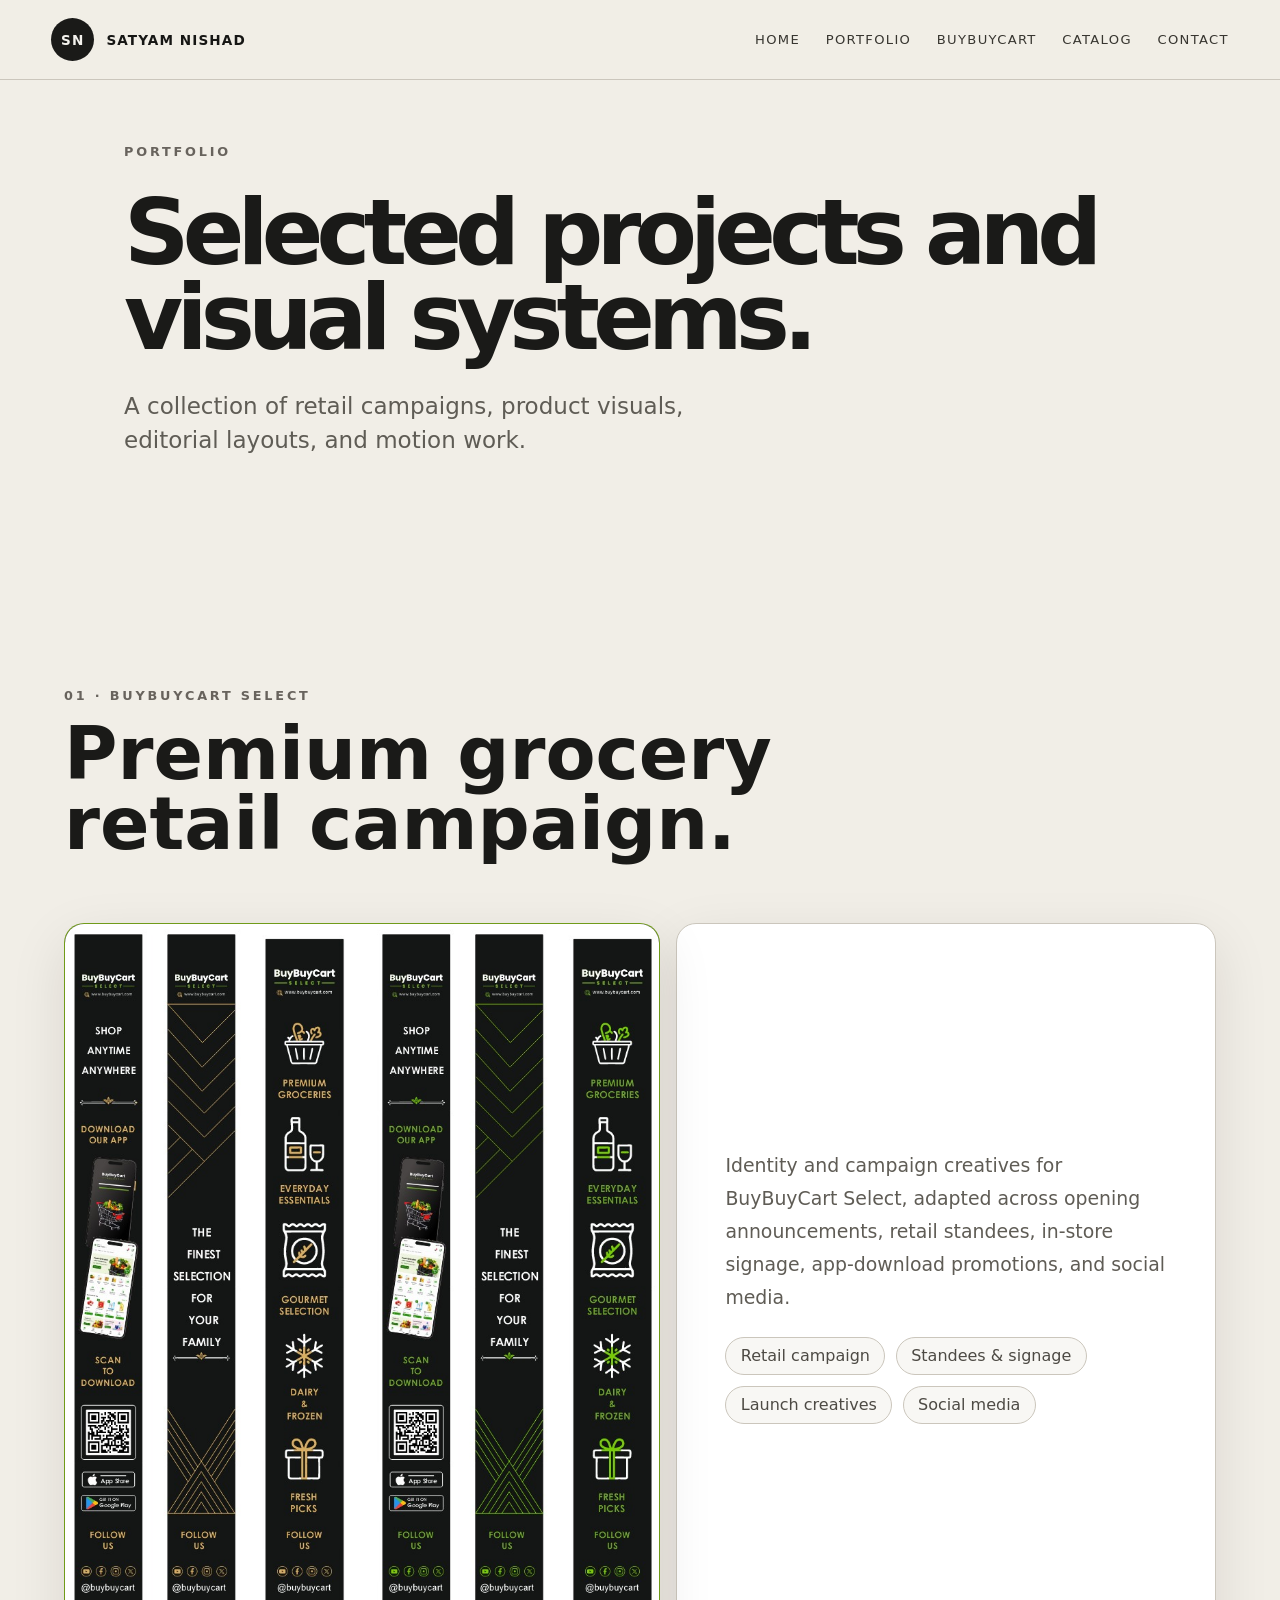
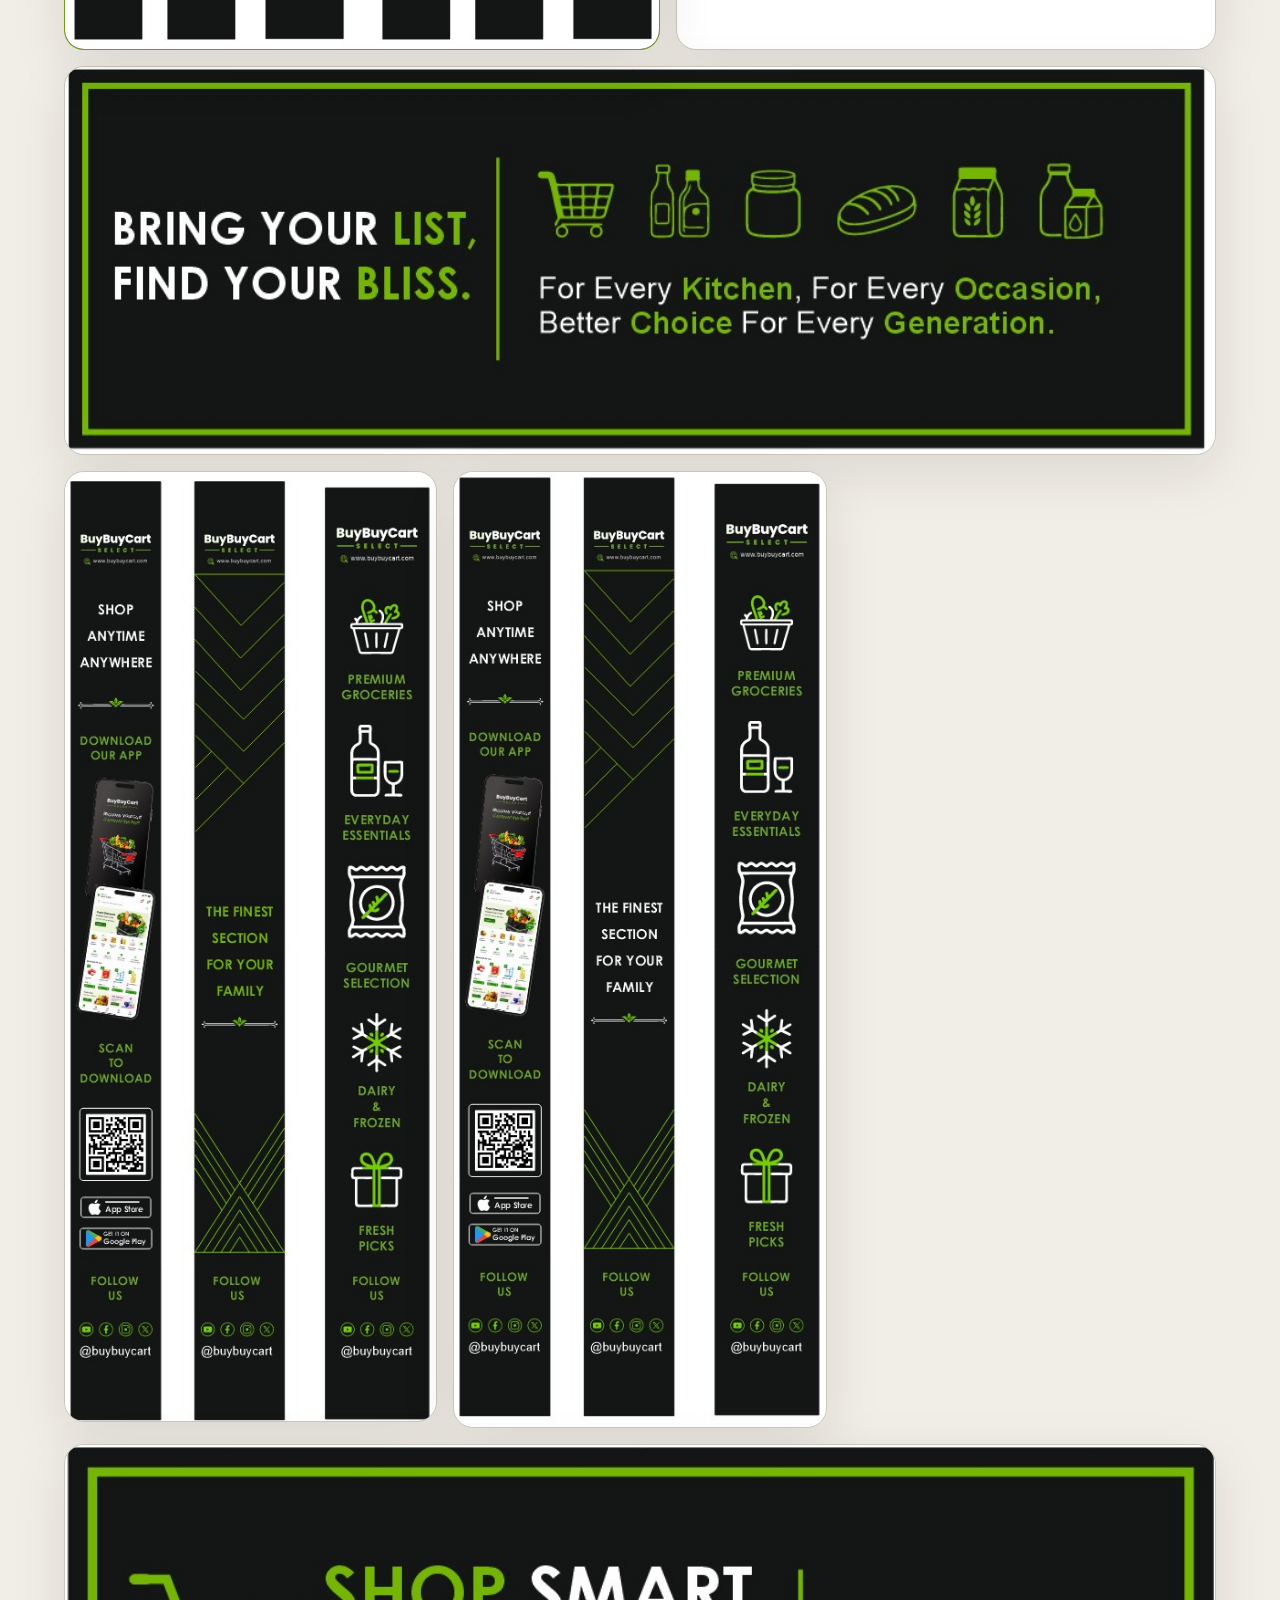
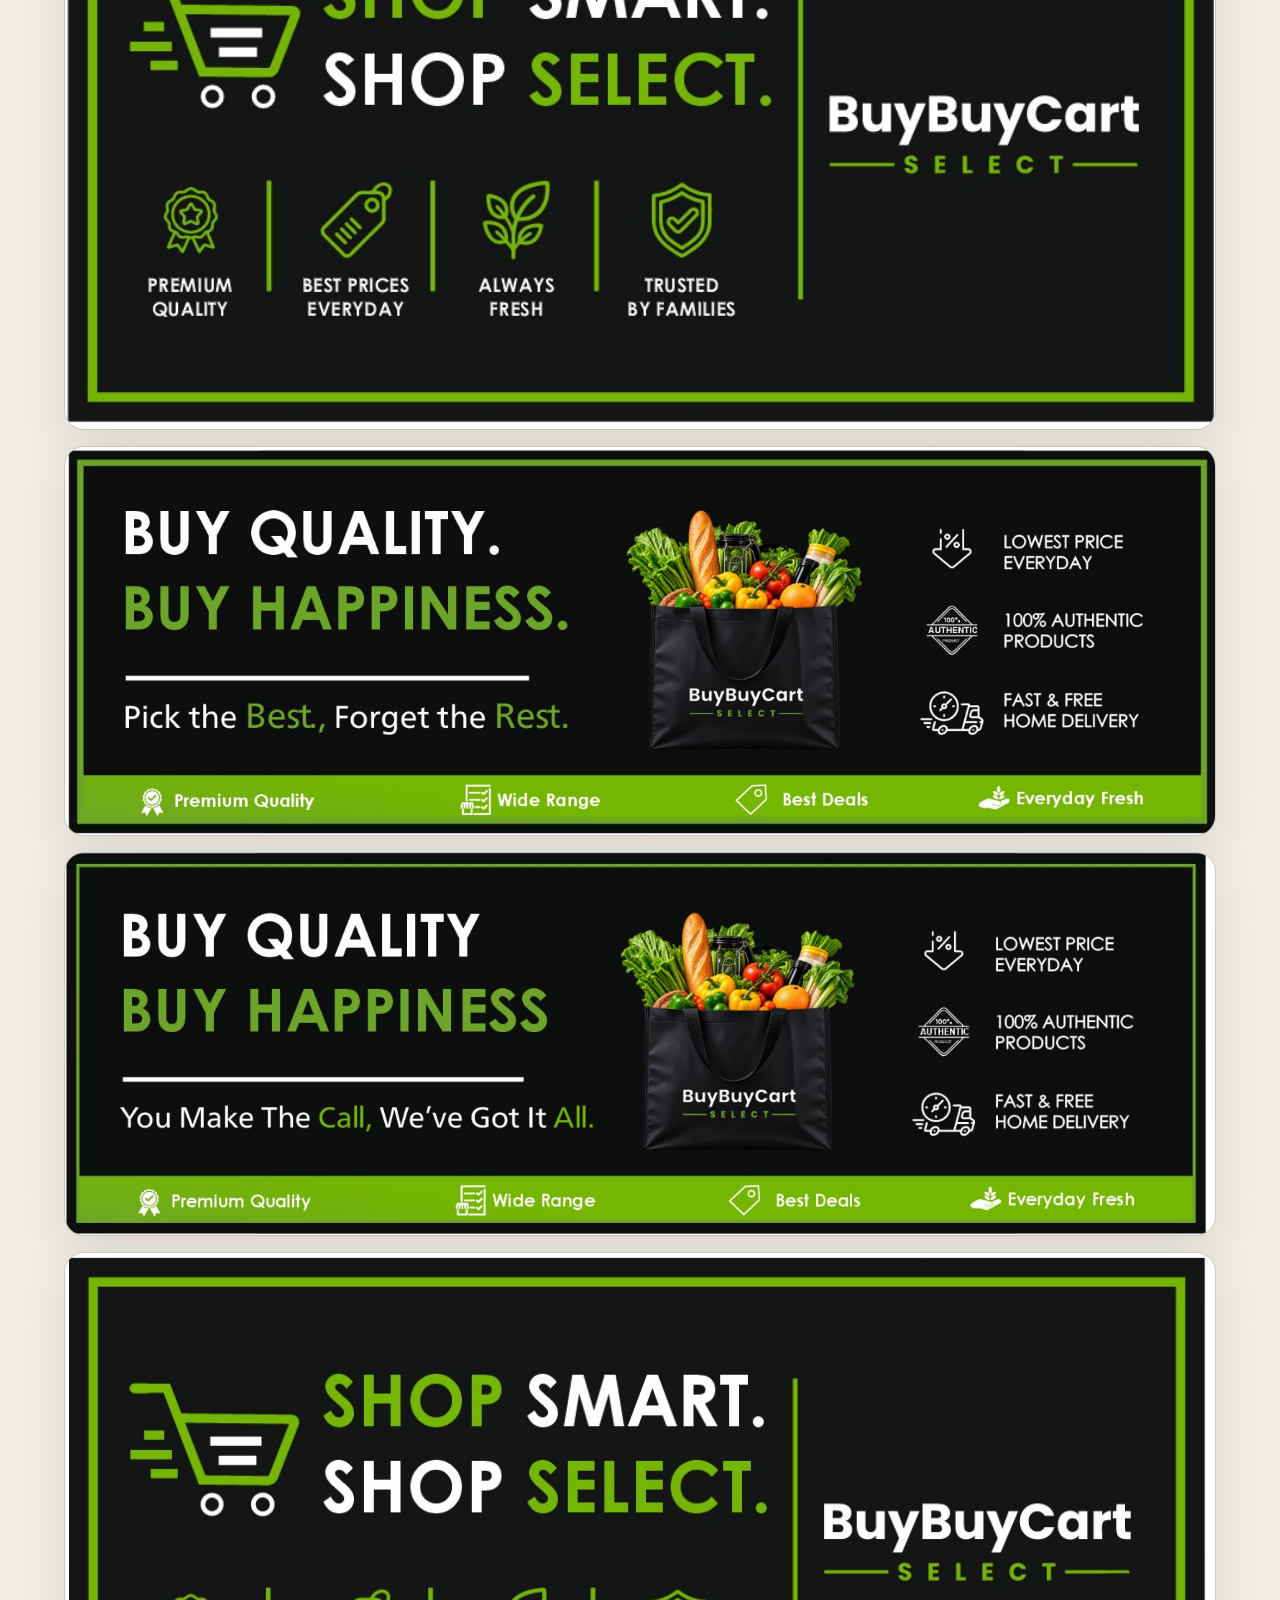
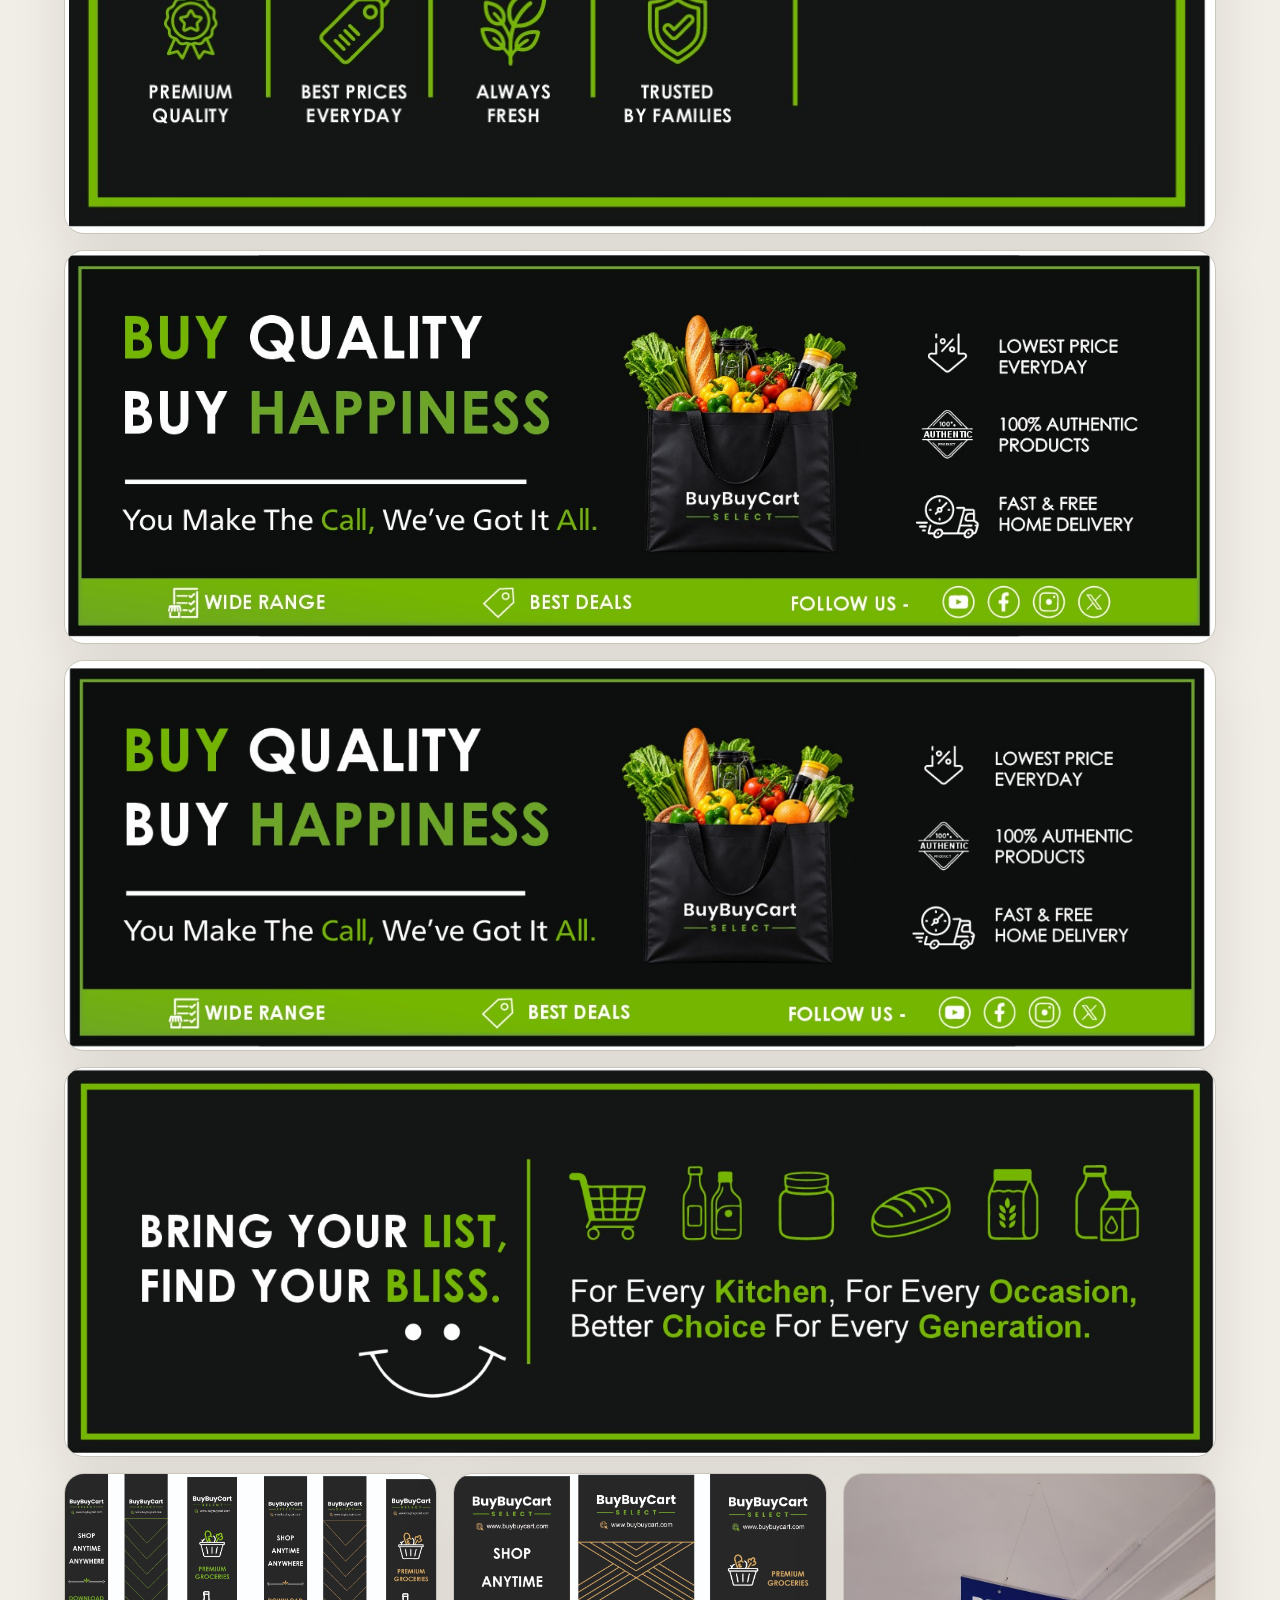
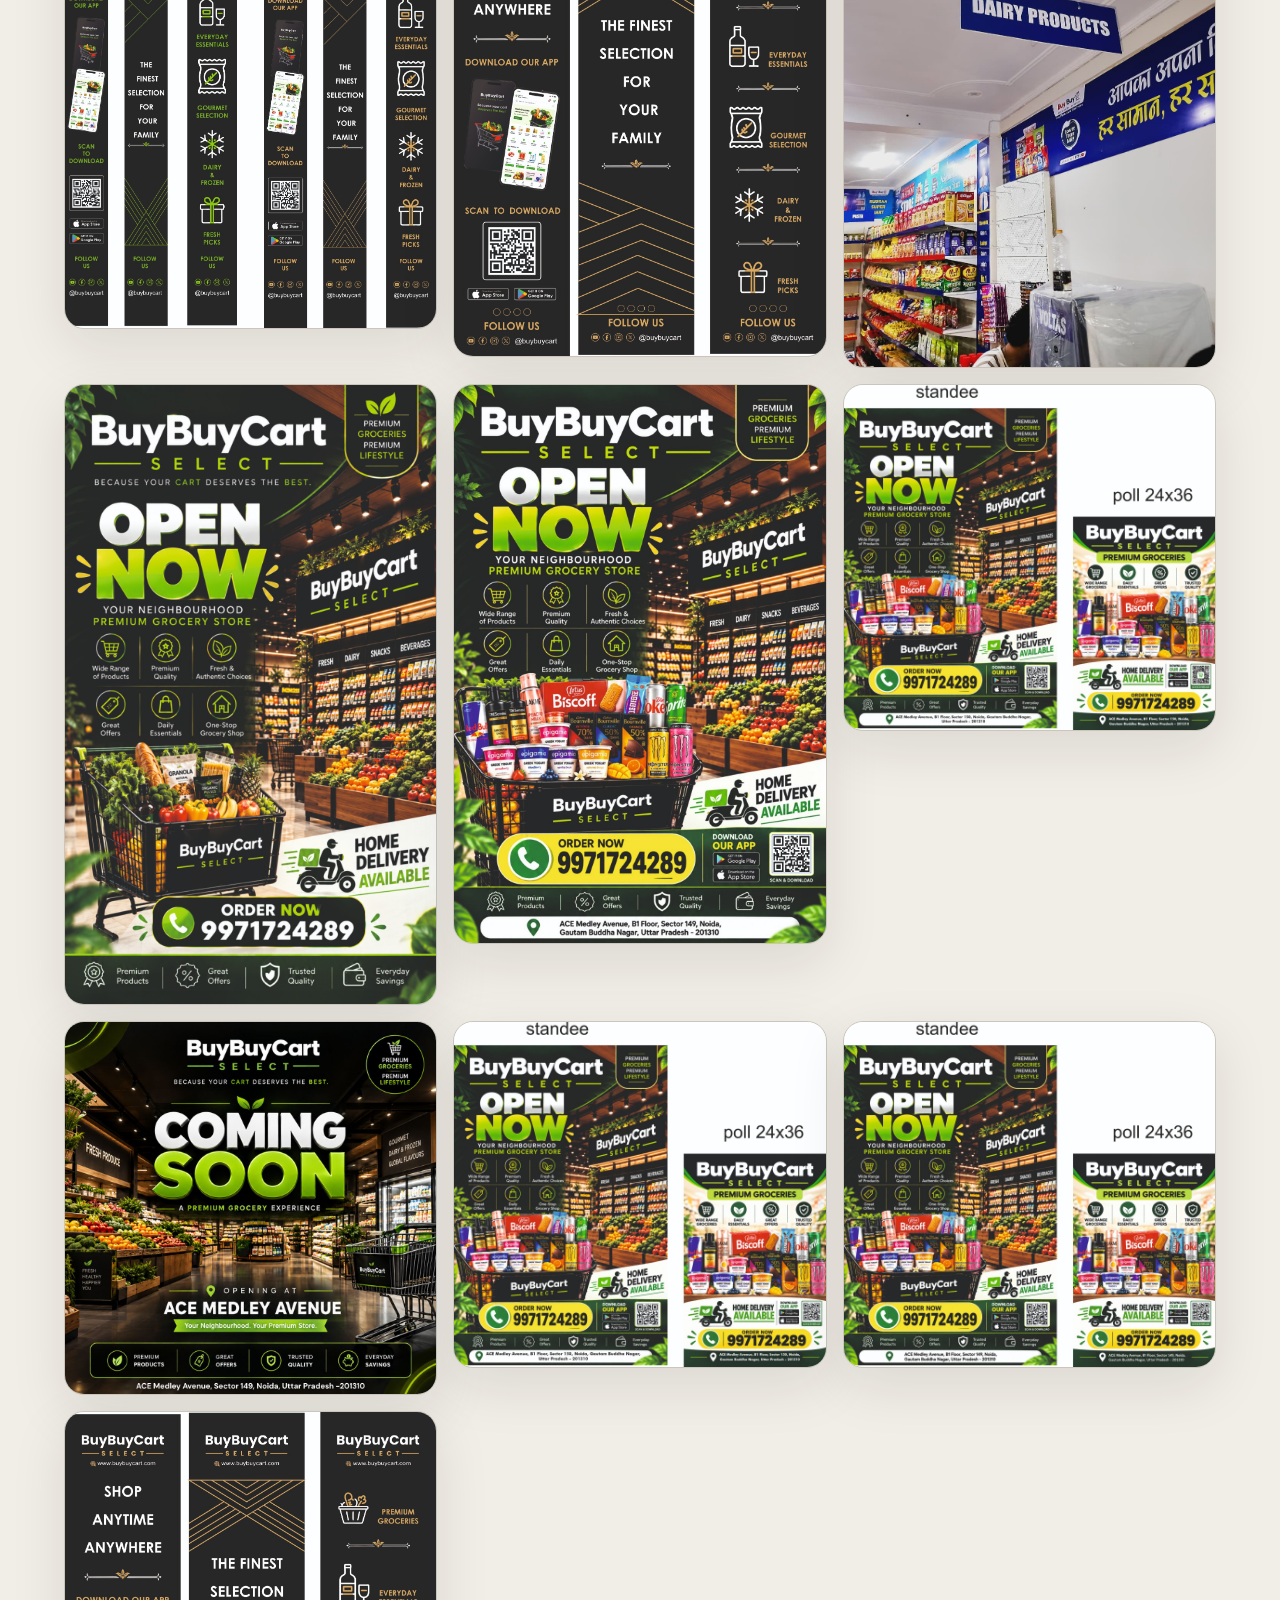
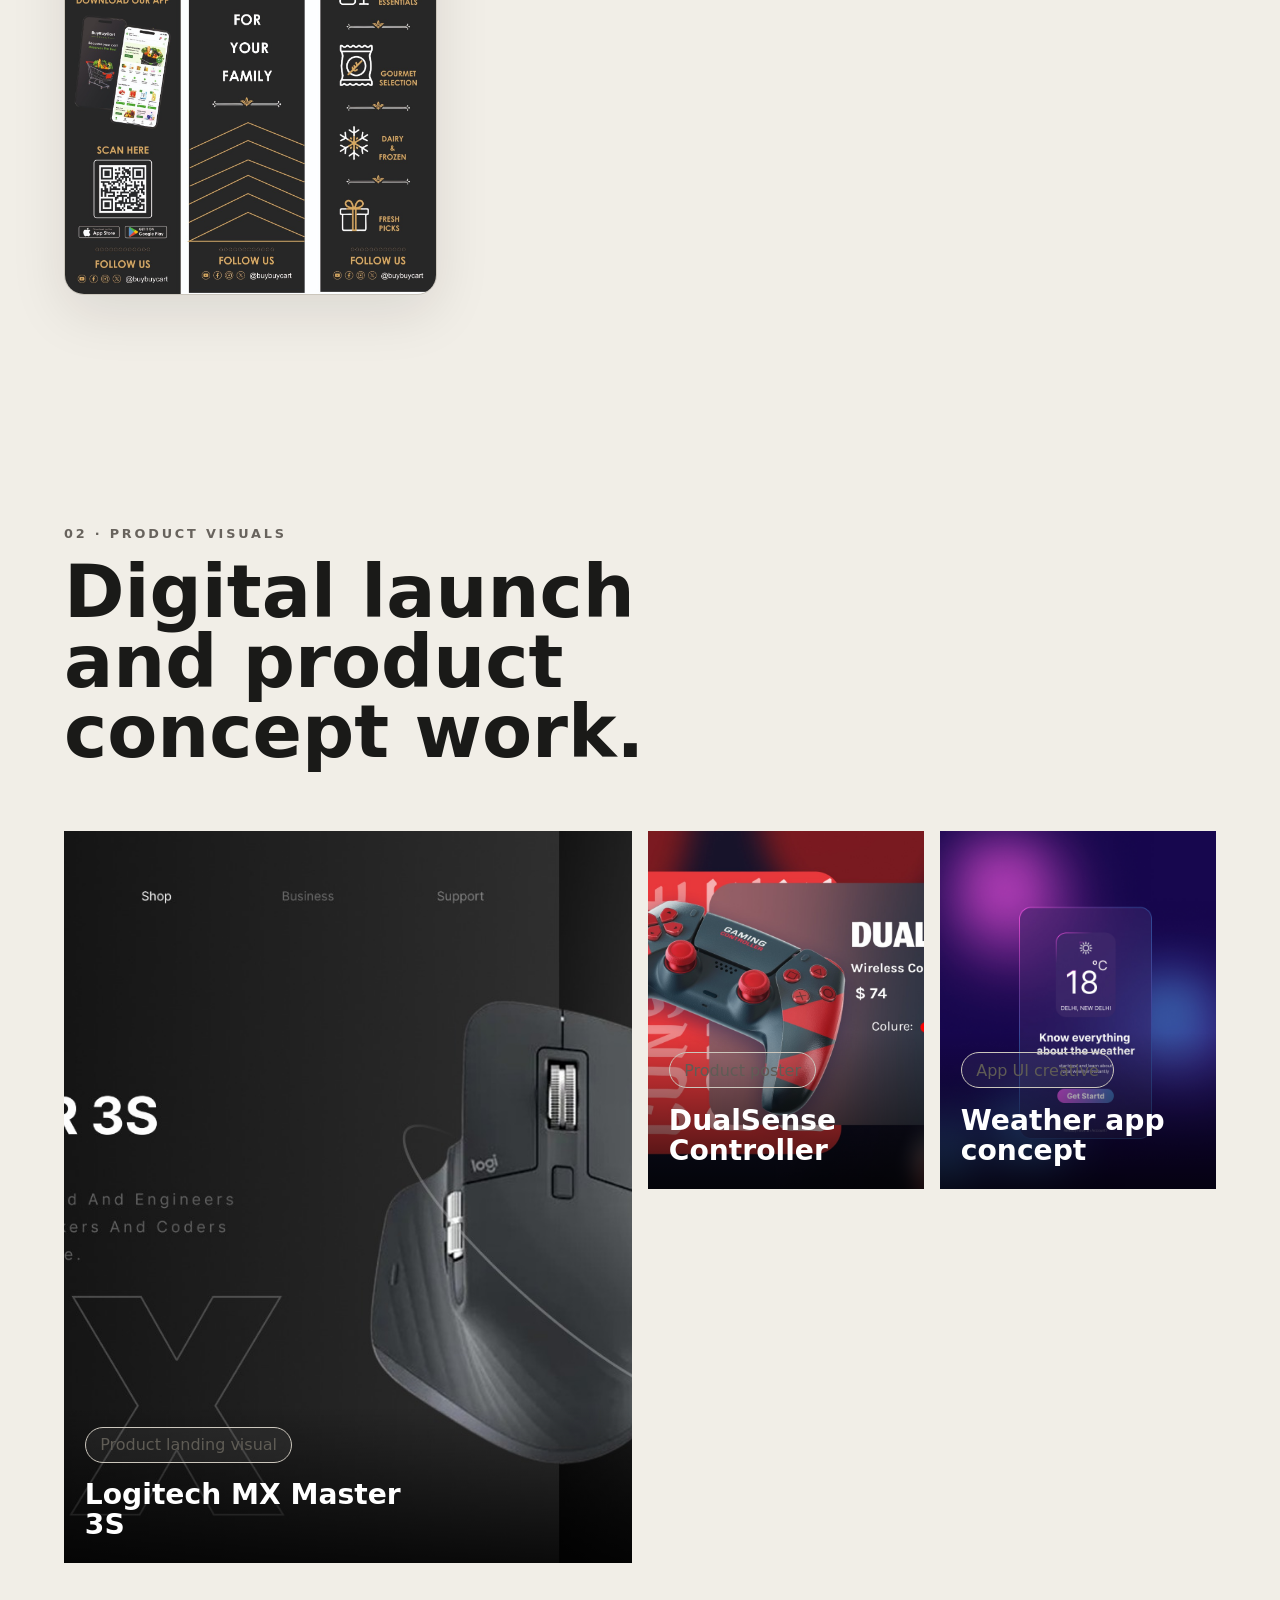
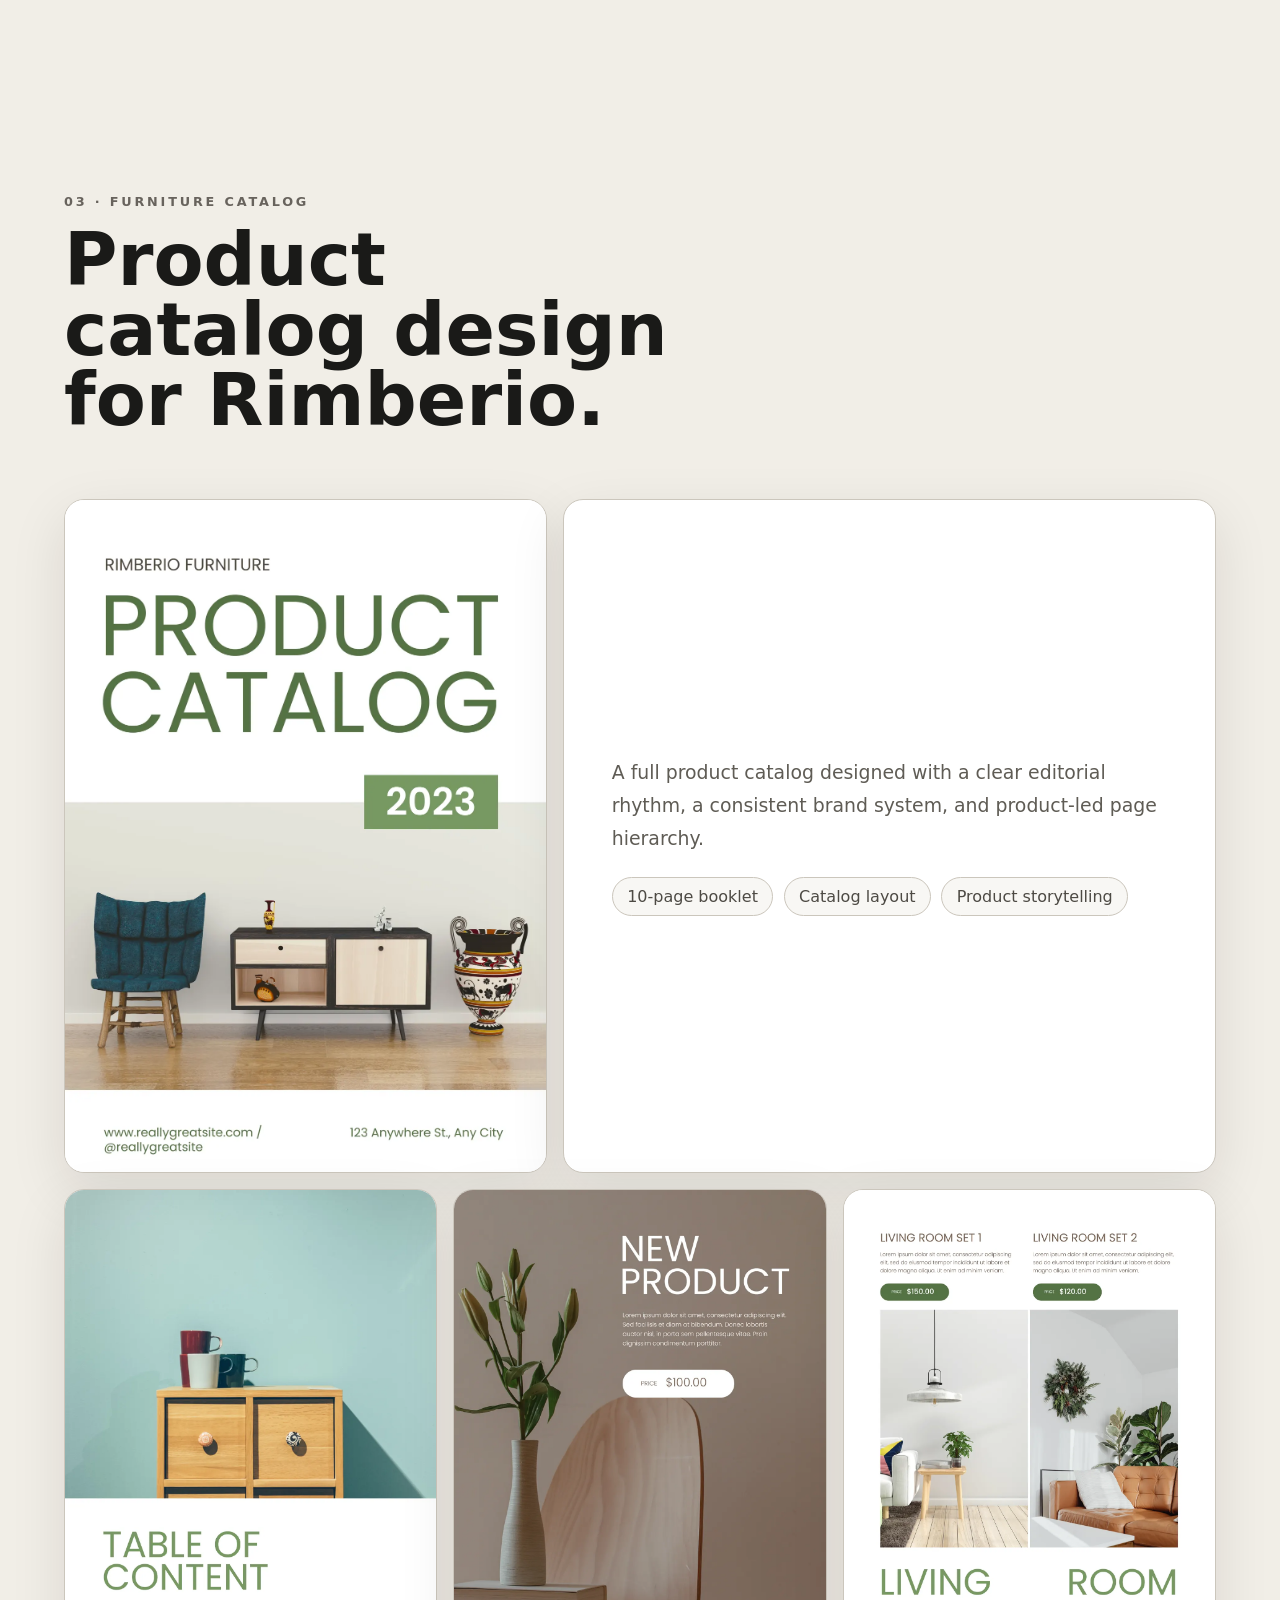
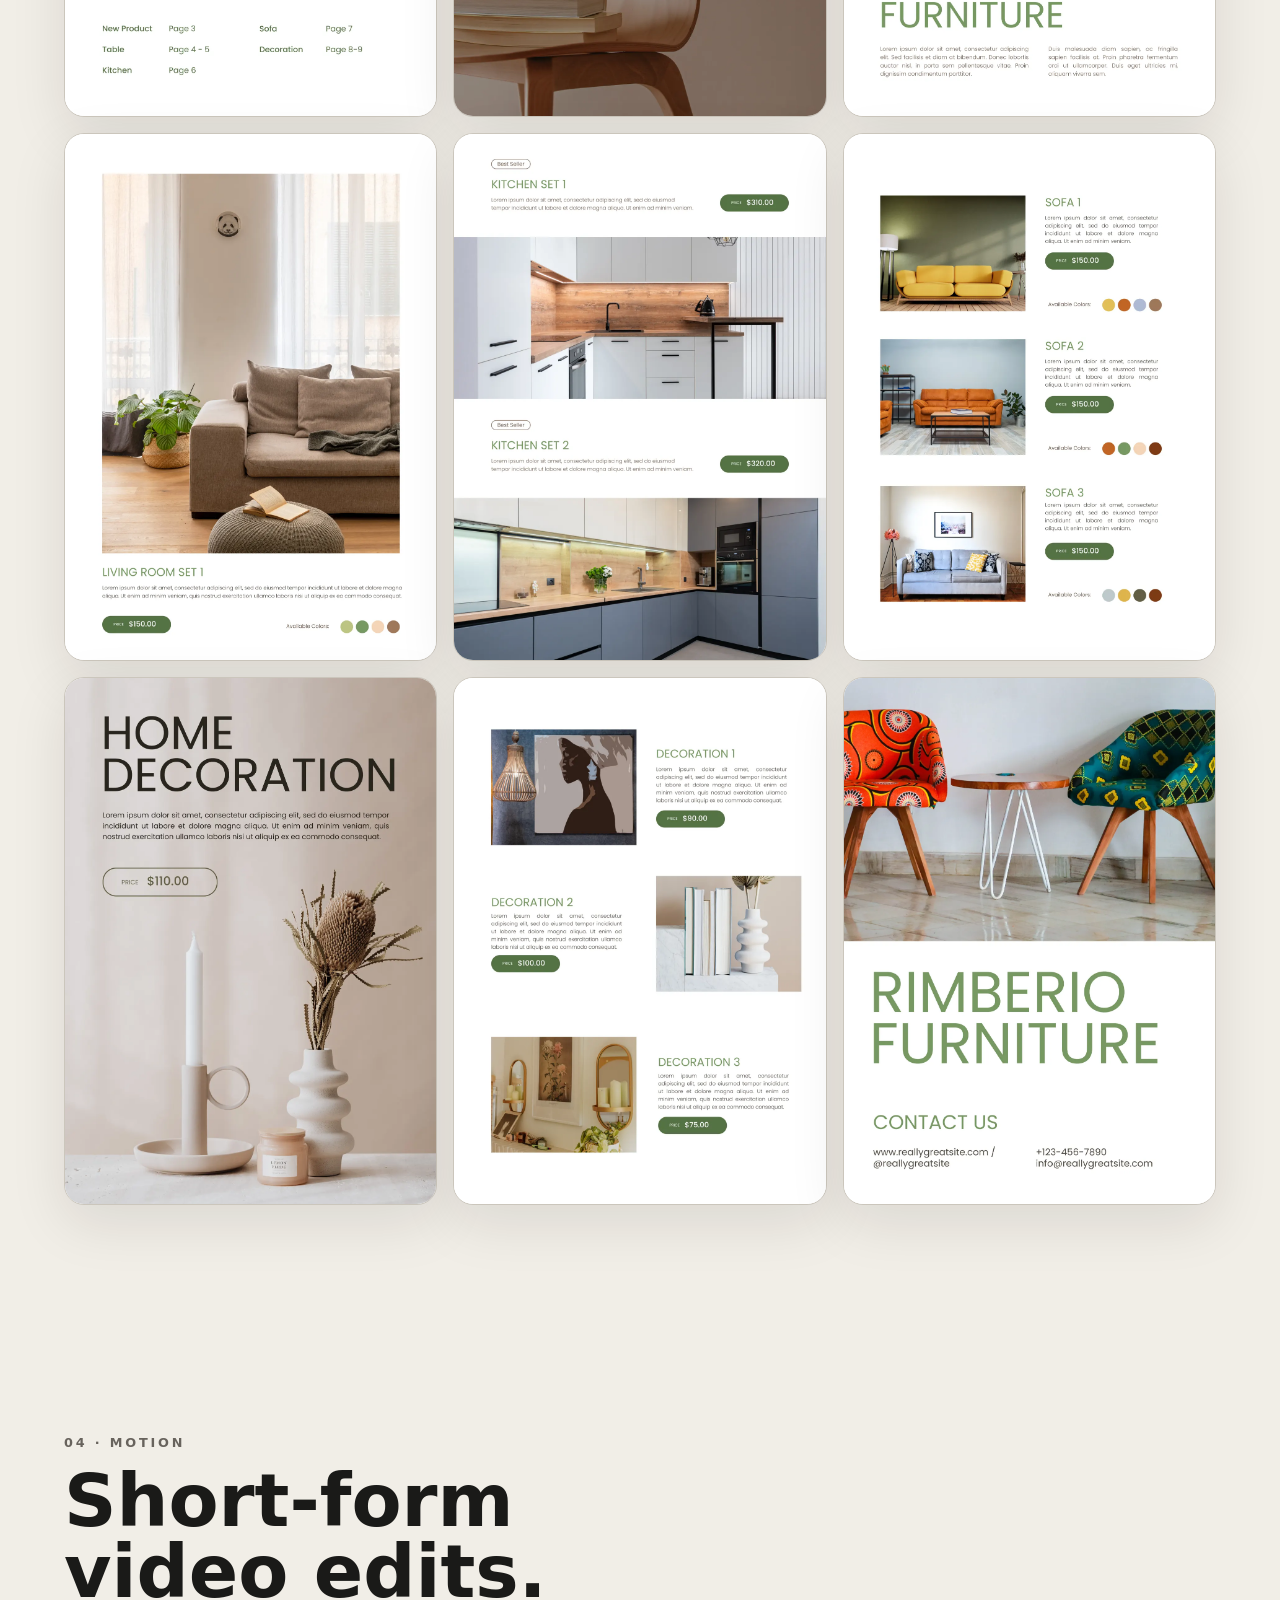
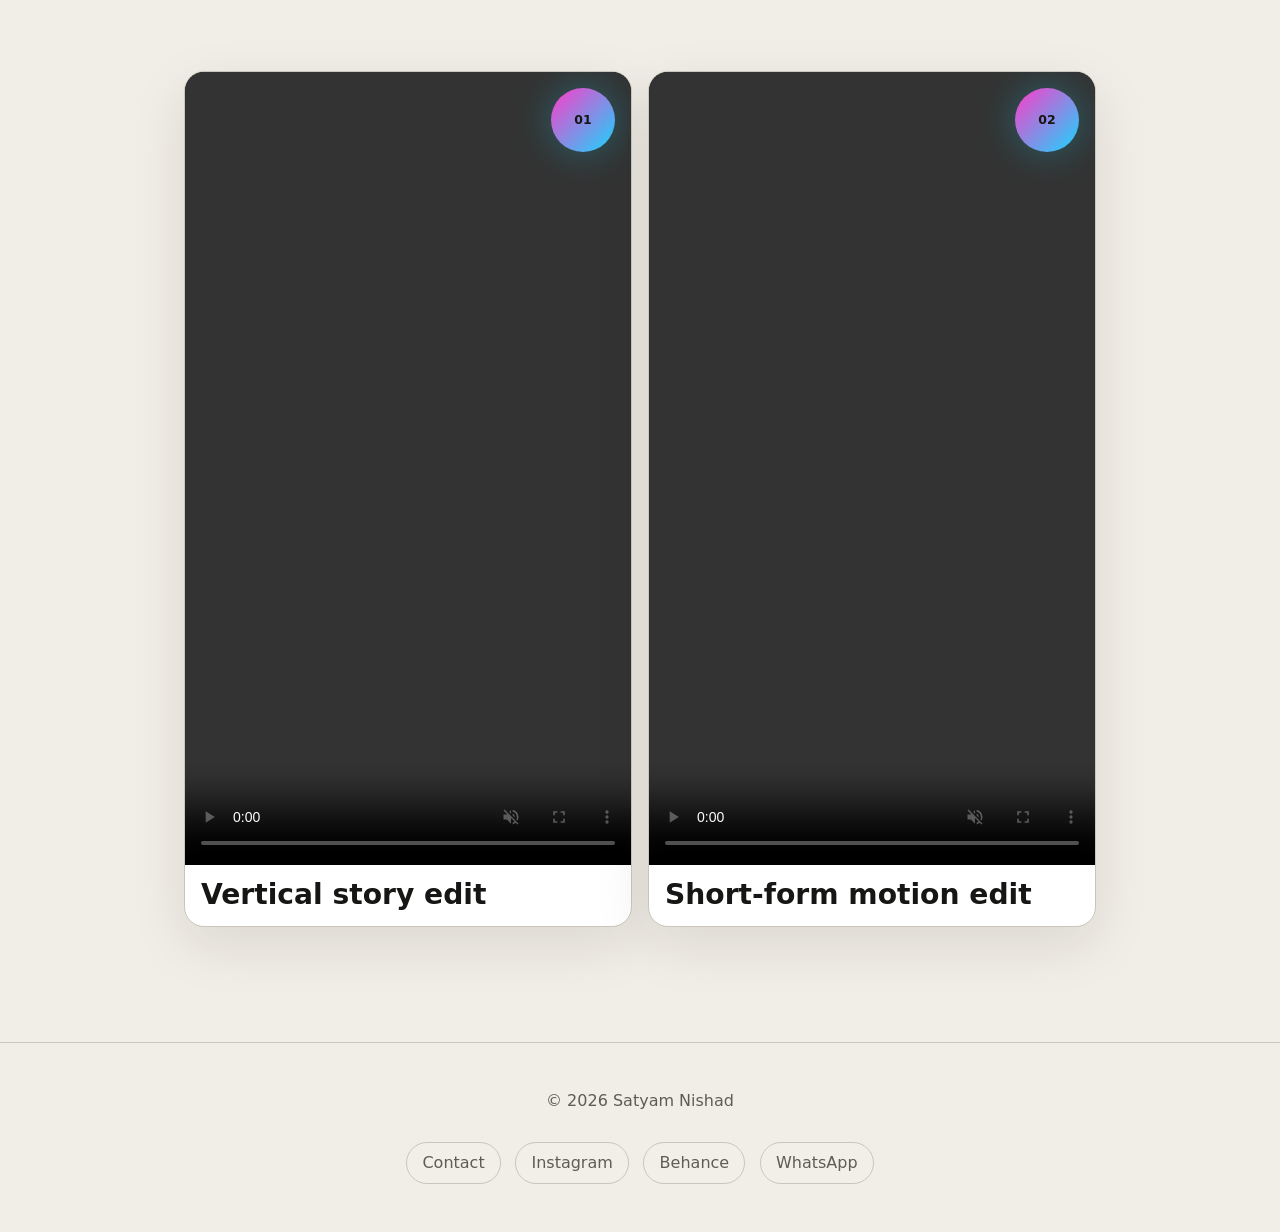
==== commit 71f3d05d: "contact section fixed" ====
--- a/portfolio.html
+++ b/portfolio.html
@@ -30,7 +30,7 @@
     <section class="catalog section" id="catalog"><div class="section-heading reveal"><p class="eyebrow">03 · Furniture catalog</p><h2>Product catalog design for Rimberio.</h2></div><div class="catalog-feature reveal"><div class="catalog-cover"><img src="assets/Green%20and%20White%20Modern%20Furniture%20Product%20Catalog%20Booklet/1.webp" alt="Rimberio furniture catalog cover" loading="lazy"></div><div class="catalog-copy"><p>A full product catalog designed with a clear editorial rhythm, a consistent brand system, and product-led page hierarchy.</p><div class="catalog-points"><span>10-page booklet</span><span>Catalog layout</span><span>Product storytelling</span></div></div></div><div class="catalog-grid" aria-label="Furniture catalog pages"><img src="assets/Green%20and%20White%20Modern%20Furniture%20Product%20Catalog%20Booklet/2.webp" alt="Furniture catalog page 2" loading="lazy"><img src="assets/Green%20and%20White%20Modern%20Furniture%20Product%20Catalog%20Booklet/3.webp" alt="Furniture catalog page 3" loading="lazy"><img src="assets/Green%20and%20White%20Modern%20Furniture%20Product%20Catalog%20Booklet/4.webp" alt="Furniture catalog page 4" loading="lazy"><img src="assets/Green%20and%20White%20Modern%20Furniture%20Product%20Catalog%20Booklet/5.webp" alt="Furniture catalog page 5" loading="lazy"><img src="assets/Green%20and%20White%20Modern%20Furniture%20Product%20Catalog%20Booklet/6.webp" alt="Furniture catalog page 6" loading="lazy"><img src="assets/Green%20and%20White%20Modern%20Furniture%20Product%20Catalog%20Booklet/7.webp" alt="Furniture catalog page 7" loading="lazy"><img src="assets/Green%20and%20White%20Modern%20Furniture%20Product%20Catalog%20Booklet/8.webp" alt="Furniture catalog page 8" loading="lazy"><img src="assets/Green%20and%20White%20Modern%20Furniture%20Product%20Catalog%20Booklet/9.webp" alt="Furniture catalog page 9" loading="lazy"><img src="assets/Green%20and%20White%20Modern%20Furniture%20Product%20Catalog%20Booklet/10.webp" alt="Furniture catalog back page" loading="lazy"></div></section>
     <section class="video section"><div class="section-heading reveal"><p class="eyebrow">04 · Motion</p><h2>Short-form video edits.</h2></div><div class="video-grid reveal"><article class="video-card"><video controls muted playsinline preload="metadata" src="assets/videos/WhatsApp%20Video%202026-06-27%20at%2012.28.39%20PM.mp4"></video><span class="play">01</span><h3>Vertical story edit</h3></article><article class="video-card"><video controls muted playsinline preload="metadata" src="assets/videos/WhatsApp%20Video%202026-06-27%20at%2012.50.24%20PM.mp4"></video><span class="play">02</span><h3>Short-form motion edit</h3></article></div></section>
   </main>
-  <footer class="site-footer"><p>© 2026 Satyam Nishad</p><div class="footer-social"><a href="index.html#contact">Contact</a><a href="https://instagram.com/" target="_blank" rel="noreferrer">Instagram</a><a href="https://behance.net/" target="_blank" rel="noreferrer">Behance</a></div></footer>
+  <footer class="site-footer"><p>© 2026 Satyam Nishad</p><div class="footer-social"><a href="index.html#contact">Contact</a><a href="https://instagram.com/" target="_blank" rel="noreferrer">Instagram</a><a href="https://behance.net/" target="_blank" rel="noreferrer">Behance</a><a href="https://wa.me/918299799599?text=Hi%20Satyam%2C%20I%20would%20like%20to%20discuss%20a%20project." target="_blank" rel="noreferrer">WhatsApp</a></div></footer>
   <script src="script.js"></script>
 </body>
 </html>
--- a/style.css
+++ b/style.css
@@ -27,10 +27,25 @@
   margin: 0;
   color: var(--text);
   background:
-    radial-gradient(circle at 15% 10%, rgba(155, 77, 255, 0.26), transparent 34rem),
-    radial-gradient(circle at 80% 5%, rgba(24, 215, 255, 0.18), transparent 32rem),
+    radial-gradient(
+      circle at 15% 10%,
+      rgba(155, 77, 255, 0.26),
+      transparent 34rem
+    ),
+    radial-gradient(
+      circle at 80% 5%,
+      rgba(24, 215, 255, 0.18),
+      transparent 32rem
+    ),
     linear-gradient(135deg, #030306 0%, #090911 47%, #050511 100%);
-  font-family: Inter, ui-sans-serif, system-ui, -apple-system, BlinkMacSystemFont, "Segoe UI", sans-serif;
+  font-family:
+    Inter,
+    ui-sans-serif,
+    system-ui,
+    -apple-system,
+    BlinkMacSystemFont,
+    "Segoe UI",
+    sans-serif;
   overflow-x: hidden;
   min-width: 320px;
   -webkit-font-smoothing: antialiased;
@@ -79,8 +94,8 @@
   z-index: 3;
   opacity: 0.09;
   background-image:
-    linear-gradient(90deg, rgba(255,255,255,0.08) 1px, transparent 1px),
-    linear-gradient(rgba(255,255,255,0.08) 1px, transparent 1px);
+    linear-gradient(90deg, rgba(255, 255, 255, 0.08) 1px, transparent 1px),
+    linear-gradient(rgba(255, 255, 255, 0.08) 1px, transparent 1px);
   background-size: 38px 38px;
   mask-image: radial-gradient(circle at center, black, transparent 74%);
 }
@@ -125,7 +140,13 @@
   width: 4.8rem;
   height: 1rem;
   opacity: 0;
-  background: linear-gradient(90deg, transparent, rgba(155, 77, 255, 0.2), rgba(255, 59, 200, 0.72), rgba(24, 215, 255, 0.92));
+  background: linear-gradient(
+    90deg,
+    transparent,
+    rgba(155, 77, 255, 0.2),
+    rgba(255, 59, 200, 0.72),
+    rgba(24, 215, 255, 0.92)
+  );
   filter: blur(5px);
   transform-origin: 88% 50%;
 }
@@ -274,8 +295,13 @@
   position: absolute;
   inset: -25%;
   z-index: -1;
-  background:
-    conic-gradient(from 140deg at 50% 50%, rgba(155,77,255,0.42), rgba(24,215,255,0.18), rgba(255,59,200,0.32), rgba(155,77,255,0.42));
+  background: conic-gradient(
+    from 140deg at 50% 50%,
+    rgba(155, 77, 255, 0.42),
+    rgba(24, 215, 255, 0.18),
+    rgba(255, 59, 200, 0.32),
+    rgba(155, 77, 255, 0.42)
+  );
   filter: blur(80px);
   opacity: 0.75;
   animation: rotateAura 14s linear infinite;
@@ -312,7 +338,7 @@
 
 .hero-media img {
   position: absolute;
-  border: 1px solid rgba(255,255,255,0.18);
+  border: 1px solid rgba(255, 255, 255, 0.18);
   border-radius: 1.35rem;
   object-fit: cover;
   box-shadow: var(--shadow);
@@ -414,9 +440,13 @@
   overflow: hidden;
   color: var(--text);
   font-weight: 850;
+  color: white;
   letter-spacing: 0.04em;
   isolation: isolate;
-  transition: transform 0.28s ease, border-color 0.28s ease, box-shadow 0.28s ease;
+  transition:
+    transform 0.28s ease,
+    border-color 0.28s ease,
+    box-shadow 0.28s ease;
 }
 
 .btn::before {
@@ -457,9 +487,12 @@
   border: 1px solid var(--line);
   border-radius: 50%;
   color: var(--muted);
-  background: rgba(255,255,255,0.06);
+  background: rgba(255, 255, 255, 0.06);
   backdrop-filter: blur(16px);
-  transition: color 0.25s ease, border-color 0.25s ease, box-shadow 0.25s ease;
+  transition:
+    color 0.25s ease,
+    border-color 0.25s ease,
+    box-shadow 0.25s ease;
 }
 
 .social-dot:hover {
@@ -500,9 +533,9 @@
   place-items: center;
   width: 4rem;
   height: 4rem;
-  border: 1px solid rgba(255,255,255,0.16);
+  border: 1px solid rgba(255, 255, 255, 0.16);
   border-radius: 1.2rem;
-  background: rgba(255,255,255,0.08);
+  background: rgba(255, 255, 255, 0.08);
   backdrop-filter: blur(18px);
   color: var(--text);
   font-weight: 900;
@@ -510,11 +543,35 @@
   animation: floatY 6s ease-in-out infinite;
 }
 
-.tool-chip:nth-child(1) { left: 12%; top: 25%; color: var(--blue); }
-.tool-chip:nth-child(2) { right: 14%; top: 28%; color: var(--pink); animation-delay: -1s; }
-.tool-chip:nth-child(3) { left: 22%; bottom: 18%; color: var(--purple); animation-delay: -2s; }
-.tool-chip:nth-child(4) { right: 22%; bottom: 21%; color: var(--blue); animation-delay: -3s; }
-.tool-chip:nth-child(5) { left: 48%; top: 14%; color: var(--pink); animation-delay: -4s; }
+.tool-chip:nth-child(1) {
+  left: 12%;
+  top: 25%;
+  color: var(--blue);
+}
+.tool-chip:nth-child(2) {
+  right: 14%;
+  top: 28%;
+  color: var(--pink);
+  animation-delay: -1s;
+}
+.tool-chip:nth-child(3) {
+  left: 22%;
+  bottom: 18%;
+  color: var(--purple);
+  animation-delay: -2s;
+}
+.tool-chip:nth-child(4) {
+  right: 22%;
+  bottom: 21%;
+  color: var(--blue);
+  animation-delay: -3s;
+}
+.tool-chip:nth-child(5) {
+  left: 48%;
+  top: 14%;
+  color: var(--pink);
+  animation-delay: -4s;
+}
 
 .orb {
   position: absolute;
@@ -588,7 +645,11 @@
 .contact-form,
 .contact-copy {
   border: 1px solid var(--line);
-  background: linear-gradient(135deg, rgba(255,255,255,0.1), rgba(255,255,255,0.035));
+  background: linear-gradient(
+    135deg,
+    rgba(255, 255, 255, 0.1),
+    rgba(255, 255, 255, 0.035)
+  );
   backdrop-filter: blur(22px);
   box-shadow: var(--shadow);
 }
@@ -607,7 +668,13 @@
   inset: -1px;
   z-index: -1;
   border-radius: inherit;
-  background: linear-gradient(135deg, var(--purple), transparent, var(--blue), var(--pink));
+  background: linear-gradient(
+    135deg,
+    var(--purple),
+    transparent,
+    var(--blue),
+    var(--pink)
+  );
   opacity: 0.65;
 }
 
@@ -620,9 +687,13 @@
   padding: 2rem;
   overflow: hidden;
   background:
-    linear-gradient(160deg, rgba(24,215,255,0.18), transparent 35%),
-    linear-gradient(25deg, rgba(255,59,200,0.36), transparent 42%),
-    radial-gradient(circle at 52% 32%, rgba(255,255,255,0.22), transparent 13rem),
+    linear-gradient(160deg, rgba(24, 215, 255, 0.18), transparent 35%),
+    linear-gradient(25deg, rgba(255, 59, 200, 0.36), transparent 42%),
+    radial-gradient(
+      circle at 52% 32%,
+      rgba(255, 255, 255, 0.22),
+      transparent 13rem
+    ),
     #080812;
 }
 
@@ -643,9 +714,22 @@
   inset: 0;
   z-index: 1;
   background:
-    linear-gradient(180deg, rgba(3, 3, 6, 0.08), rgba(3, 3, 6, 0.28) 48%, rgba(3, 3, 6, 0.86)),
-    radial-gradient(circle at 20% 15%, rgba(24, 215, 255, 0.18), transparent 16rem),
-    radial-gradient(circle at 78% 58%, rgba(255, 59, 200, 0.22), transparent 17rem);
+    linear-gradient(
+      180deg,
+      rgba(3, 3, 6, 0.08),
+      rgba(3, 3, 6, 0.28) 48%,
+      rgba(3, 3, 6, 0.86)
+    ),
+    radial-gradient(
+      circle at 20% 15%,
+      rgba(24, 215, 255, 0.18),
+      transparent 16rem
+    ),
+    radial-gradient(
+      circle at 78% 58%,
+      rgba(255, 59, 200, 0.22),
+      transparent 17rem
+    );
   pointer-events: none;
 }
 
@@ -656,14 +740,18 @@
   font-size: clamp(6rem, 18vw, 14rem);
   font-weight: 950;
   color: transparent;
-  -webkit-text-stroke: 1px rgba(255,255,255,0.28);
+  -webkit-text-stroke: 1px rgba(255, 255, 255, 0.28);
 }
 
 .portrait-lines {
   position: absolute;
   z-index: 2;
   inset: 0;
-  background-image: repeating-linear-gradient(90deg, transparent 0 18px, rgba(255,255,255,0.05) 19px 20px);
+  background-image: repeating-linear-gradient(
+    90deg,
+    transparent 0 18px,
+    rgba(255, 255, 255, 0.05) 19px 20px
+  );
   transform: skewY(-8deg) scale(1.2);
   pointer-events: none;
 }
@@ -701,7 +789,7 @@
   padding: 1rem;
   border: 1px solid var(--line);
   border-radius: 1rem;
-  background: rgba(0,0,0,0.18);
+  background: rgba(0, 0, 0, 0.18);
 }
 
 .stats strong {
@@ -738,7 +826,7 @@
   border: 1px solid var(--line);
   border-radius: 999px;
   color: var(--muted);
-  background: rgba(255,255,255,0.055);
+  background: rgba(255, 255, 255, 0.055);
 }
 
 .skill-grid,
@@ -753,12 +841,15 @@
   min-height: 18rem;
   padding: 1.4rem;
   border-radius: 1.25rem;
-  transition: transform 0.2s ease, border-color 0.25s ease, box-shadow 0.25s ease;
+  transition:
+    transform 0.2s ease,
+    border-color 0.25s ease,
+    box-shadow 0.25s ease;
 }
 
 .skill-card:hover,
 .service-card:hover {
-  border-color: rgba(255,255,255,0.35);
+  border-color: rgba(255, 255, 255, 0.35);
   box-shadow: 0 0 60px rgba(155, 77, 255, 0.24);
 }
 
@@ -770,7 +861,12 @@
   border-radius: 1.3rem;
   color: var(--text);
   font-weight: 950;
-  background: linear-gradient(135deg, rgba(155,77,255,0.9), rgba(255,59,200,0.75), rgba(24,215,255,0.78));
+  background: linear-gradient(
+    135deg,
+    rgba(155, 77, 255, 0.9),
+    rgba(255, 59, 200, 0.75),
+    rgba(24, 215, 255, 0.78)
+  );
   box-shadow: 0 0 34px rgba(255, 59, 200, 0.26);
 }
 
@@ -824,7 +920,11 @@
   overflow: hidden;
   color: #f7f8f2;
   background:
-    radial-gradient(circle at 76% 34%, rgba(132, 205, 0, 0.25), transparent 24%),
+    radial-gradient(
+      circle at 76% 34%,
+      rgba(132, 205, 0, 0.25),
+      transparent 24%
+    ),
     linear-gradient(135deg, #111611, #050705 75%);
 }
 
@@ -883,7 +983,9 @@
 }
 
 .buybuycart-message strong,
-.case-art-copy strong { color: #8bc900; }
+.case-art-copy strong {
+  color: #8bc900;
+}
 
 .buybuycart-benefits {
   display: flex;
@@ -953,7 +1055,7 @@
   font-weight: 900;
   text-align: center;
   text-transform: uppercase;
-  box-shadow: 0 1.4rem 2rem rgba(0,0,0,.45);
+  box-shadow: 0 1.4rem 2rem rgba(0, 0, 0, 0.45);
 }
 
 .case-art-strip {
@@ -1000,7 +1102,9 @@
   border-radius: 1.25rem;
   background: #101411;
   box-shadow: var(--shadow);
-  transition: transform 0.35s ease, border-color 0.35s ease;
+  transition:
+    transform 0.35s ease,
+    border-color 0.35s ease;
 }
 
 .buybuycart-gallery img:hover {
@@ -1018,7 +1122,9 @@
   height: 100%;
   object-fit: cover;
   transform: scale(1.02);
-  transition: transform 0.65s cubic-bezier(.2,.8,.2,1), filter 0.65s ease;
+  transition:
+    transform 0.65s cubic-bezier(0.2, 0.8, 0.2, 1),
+    filter 0.65s ease;
 }
 
 .project-card video {
@@ -1035,7 +1141,11 @@
   position: absolute;
   inset: auto 0 0;
   padding: 1.3rem;
-  background: linear-gradient(transparent, rgba(0,0,0,0.8) 22%, rgba(3,3,6,0.96));
+  background: linear-gradient(
+    transparent,
+    rgba(0, 0, 0, 0.8) 22%,
+    rgba(3, 3, 6, 0.96)
+  );
   transform: translateY(0.5rem);
   transition: transform 0.35s ease;
 }
@@ -1054,9 +1164,9 @@
   min-height: 2.55rem;
   padding: 0 0.9rem;
   border-radius: 999px;
-  border: 1px solid rgba(255,255,255,0.2);
+  border: 1px solid rgba(255, 255, 255, 0.2);
   color: var(--text);
-  background: rgba(255,255,255,0.08);
+  background: rgba(255, 255, 255, 0.08);
 }
 
 .horizontal-showcase {
@@ -1087,7 +1197,7 @@
   border: 1px solid var(--line);
   border-radius: 1.25rem;
   overflow: hidden;
-  background: rgba(255,255,255,0.06);
+  background: rgba(255, 255, 255, 0.06);
   box-shadow: var(--shadow);
 }
 
@@ -1128,7 +1238,7 @@
   border: 1px solid var(--line);
   border-radius: 999px;
   color: var(--muted);
-  background: rgba(0,0,0,0.18);
+  background: rgba(0, 0, 0, 0.18);
 }
 
 .catalog-grid {
@@ -1157,7 +1267,7 @@
   border: 1px solid var(--line);
   border-radius: 1.25rem;
   overflow: hidden;
-  background: rgba(255,255,255,0.06);
+  background: rgba(255, 255, 255, 0.06);
   box-shadow: var(--shadow);
 }
 
@@ -1224,7 +1334,9 @@
   opacity: 0;
   transform: translateY(1rem);
   pointer-events: none;
-  transition: opacity 0.35s ease, transform 0.35s ease;
+  transition:
+    opacity 0.35s ease,
+    transform 0.35s ease;
 }
 
 .testimonial.active {
@@ -1253,7 +1365,7 @@
   border: 1px solid var(--line);
   border-radius: 50%;
   color: var(--text);
-  background: rgba(255,255,255,0.07);
+  background: rgba(255, 255, 255, 0.07);
   cursor: pointer;
 }
 
@@ -1289,8 +1401,10 @@
   border: 1px solid var(--line);
   border-radius: 999px;
   color: var(--muted);
-  background: rgba(255,255,255,0.04);
-  transition: color 0.25s ease, border-color 0.25s ease;
+  background: rgba(255, 255, 255, 0.04);
+  transition:
+    color 0.25s ease,
+    border-color 0.25s ease;
 }
 
 .contact-links a:hover,
@@ -1322,9 +1436,11 @@
   border-radius: 0.9rem;
   outline: 0;
   color: var(--text);
-  background: rgba(0,0,0,0.28);
+  background: rgba(0, 0, 0, 0.28);
   padding: 1rem;
-  transition: border-color 0.25s ease, box-shadow 0.25s ease;
+  transition:
+    border-color 0.25s ease,
+    box-shadow 0.25s ease;
 }
 
 .contact-form textarea {
@@ -1352,14 +1468,23 @@
 .footer-line {
   width: min(920px, 90vw);
   height: 1px;
-  background: linear-gradient(90deg, transparent, var(--purple), var(--pink), var(--blue), transparent);
+  background: linear-gradient(
+    90deg,
+    transparent,
+    var(--purple),
+    var(--pink),
+    var(--blue),
+    transparent
+  );
   animation: glowLine 2.6s ease-in-out infinite alternate;
 }
 
 .reveal {
   opacity: 0;
   transform: translateY(2rem);
-  transition: opacity 0.75s ease, transform 0.75s ease;
+  transition:
+    opacity 0.75s ease,
+    transform 0.75s ease;
 }
 
 .reveal.visible {
@@ -1368,26 +1493,48 @@
 }
 
 @keyframes rotateAura {
-  to { transform: rotate(360deg); }
+  to {
+    transform: rotate(360deg);
+  }
 }
 
 @keyframes scrollPulse {
-  0%, 100% { transform: scaleY(0.45); opacity: 0.35; }
-  50% { transform: scaleY(1); opacity: 1; }
+  0%,
+  100% {
+    transform: scaleY(0.45);
+    opacity: 0.35;
+  }
+  50% {
+    transform: scaleY(1);
+    opacity: 1;
+  }
 }
 
 @keyframes floatY {
-  0%, 100% { transform: translateY(0) rotate(-4deg); }
-  50% { transform: translateY(-1.2rem) rotate(5deg); }
+  0%,
+  100% {
+    transform: translateY(0) rotate(-4deg);
+  }
+  50% {
+    transform: translateY(-1.2rem) rotate(5deg);
+  }
 }
 
 @keyframes marquee {
-  to { transform: translateX(-50%); }
+  to {
+    transform: translateX(-50%);
+  }
 }
 
 @keyframes glowLine {
-  from { opacity: 0.45; filter: blur(0); }
-  to { opacity: 1; filter: blur(1px); }
+  from {
+    opacity: 0.45;
+    filter: blur(0);
+  }
+  to {
+    opacity: 1;
+    filter: blur(1px);
+  }
 }
 
 @media (max-width: 1180px) {
@@ -1423,7 +1570,7 @@
     place-content: center;
     border: 1px solid var(--line);
     border-radius: 50%;
-    background: rgba(255,255,255,0.06);
+    background: rgba(255, 255, 255, 0.06);
   }
 
   .nav-toggle span {
@@ -1440,11 +1587,13 @@
     padding: 1rem;
     border: 1px solid var(--line);
     border-radius: 1.2rem;
-    background: rgba(5,5,12,0.94);
+    background: rgba(5, 5, 12, 0.94);
     transform: translateY(-1rem);
     opacity: 0;
     pointer-events: none;
-    transition: opacity 0.25s ease, transform 0.25s ease;
+    transition:
+      opacity 0.25s ease,
+      transform 0.25s ease;
     max-height: calc(100svh - var(--header-height) - 1.5rem);
     overflow-y: auto;
   }
@@ -1754,13 +1903,19 @@
 /* Focused portfolio pages */
 .home-page,
 .portfolio-page {
-  --bg: #f4f2ed;
-  --text: #1a1a18;
-  --muted: #66635d;
-  --line: #d8d4cc;
+  --bg: #f1eee7;
+  --text: #161614;
+  --muted: #5f5c55;
+  --line: #cbc6bc;
   --shadow: 0 18px 55px rgba(25, 24, 20, 0.1);
   color: var(--text);
   background: var(--bg);
+}
+
+.home-page .reveal,
+.portfolio-page .reveal {
+  opacity: 1;
+  transform: none;
 }
 
 .home-page .noise,
@@ -1768,26 +1923,54 @@
 .home-page #particle-canvas,
 .portfolio-page .noise,
 .portfolio-page .cursor-system,
-.portfolio-page #particle-canvas { display: none; }
+.portfolio-page #particle-canvas {
+  display: none;
+}
 
 .home-page .site-header,
 .portfolio-page .site-header {
-  background: rgba(244, 242, 237, 0.9);
+  border-bottom: 1px solid var(--line);
+  background: rgba(241, 238, 231, 0.96);
   backdrop-filter: blur(14px);
   border-bottom-color: var(--line);
 }
 
 .home-page .brand span,
-.portfolio-page .brand span { background: #1a1a18; color: #f4f2ed; box-shadow: none; }
+.portfolio-page .brand span {
+  background: #1a1a18;
+  color: #f4f2ed;
+  box-shadow: none;
+}
 
 .home-page .site-nav a,
-.portfolio-page .site-nav a { color: #383630; }
+.portfolio-page .site-nav a {
+  color: #383630;
+}
+
+.home-page .nav-toggle span,
+.portfolio-page .nav-toggle span {
+  background: #161614;
+}
 
 .home-page .site-nav a::after,
-.portfolio-page .site-nav a::after { background: #1a1a18; }
+.portfolio-page .site-nav a::after {
+  background: #1a1a18;
+}
 
 .home-page .section,
-.portfolio-page .section { position: relative; z-index: 2; }
+.portfolio-page .section {
+  position: relative;
+  z-index: 2;
+}
+
+.home-page h1,
+.home-page h2,
+.home-page h3,
+.portfolio-page h1,
+.portfolio-page h2,
+.portfolio-page h3 {
+  color: #161614;
+}
 
 .home-hero,
 .portfolio-intro {
@@ -1819,57 +2002,196 @@
   line-height: 1.5;
 }
 
-.home-actions { display: flex; align-items: center; flex-wrap: wrap; gap: 1.5rem; margin-top: 2.25rem; }
-.home-page .btn-primary { background: #1a1a18; box-shadow: none; }
-.text-link { border-bottom: 1px solid #1a1a18; padding-bottom: 0.25rem; font-weight: 700; }
-.text-link span { margin-left: 0.25rem; }
+.home-actions {
+  display: flex;
+  align-items: center;
+  flex-wrap: wrap;
+  gap: 1.5rem;
+  margin-top: 2.25rem;
+}
+.home-page .btn-primary {
+  background: #1a1a18;
+  box-shadow: none;
+}
+.text-link {
+  border-bottom: 1px solid #1a1a18;
+  padding-bottom: 0.25rem;
+  font-weight: 700;
+}
+.text-link span {
+  margin-left: 0.25rem;
+}
 
 .home-work,
 .home-about,
-.home-contact { width: min(1160px, 100%); margin-inline: auto; border-top: 1px solid var(--line); }
-
-.work-index { margin-top: 1.2rem; border-bottom: 1px solid var(--line); }
-.work-index-item { display: grid; grid-template-columns: 5rem minmax(0, 1fr) minmax(10rem, 0.55fr) auto; gap: 1rem; align-items: baseline; padding: 1.45rem 0; border-top: 1px solid var(--line); transition: padding 0.25s ease, color 0.25s ease; }
-.work-index-item:hover { padding-inline: 0.75rem; color: #5b7d26; }
+.home-contact {
+  width: min(1160px, 100%);
+  margin-inline: auto;
+  border-top: 1px solid var(--line);
+}
+
+.work-index {
+  margin-top: 1.2rem;
+  border-bottom: 1px solid var(--line);
+}
+.work-index-item {
+  display: grid;
+  grid-template-columns: 5rem minmax(0, 1fr) minmax(10rem, 0.55fr) auto;
+  gap: 1rem;
+  align-items: baseline;
+  padding: 1.45rem 0;
+  border-top: 1px solid var(--line);
+  transition:
+    padding 0.25s ease,
+    color 0.25s ease;
+}
+.work-index-item:hover {
+  padding-inline: 0.75rem;
+  color: #5b7d26;
+}
 .work-index-item span,
-.work-index-item em { color: var(--muted); font-size: 0.88rem; font-style: normal; }
-.work-index-item strong { font-size: clamp(1.5rem, 3vw, 2.7rem); letter-spacing: -0.055em; }
-.work-index-item b { font-size: 1.45rem; }
-
-.home-about-grid { display: grid; grid-template-columns: minmax(0, 1.15fr) minmax(17rem, 0.85fr); gap: clamp(2rem, 8vw, 9rem); margin-top: 1.1rem; }
+.work-index-item em {
+  color: var(--muted);
+  font-size: 0.88rem;
+  font-style: normal;
+}
+.work-index-item strong {
+  font-size: clamp(1.5rem, 3vw, 2.7rem);
+  letter-spacing: -0.055em;
+}
+.work-index-item b {
+  font-size: 1.45rem;
+}
+
+.home-about-grid {
+  display: grid;
+  grid-template-columns: minmax(0, 1.15fr) minmax(17rem, 0.85fr);
+  gap: clamp(2rem, 8vw, 9rem);
+  margin-top: 1.1rem;
+}
 .home-about h2,
-.home-contact h2 { margin: 0; color: #1a1a18; font-size: clamp(2.35rem, 5vw, 5.25rem); letter-spacing: -0.07em; line-height: 0.96; }
-.home-about p { margin: 0 0 1rem; color: var(--muted); font-size: 1.05rem; line-height: 1.65; }
-.home-contact { padding-bottom: clamp(5rem, 11vw, 10rem) !important; }
-.contact-email { display: inline-block; margin-top: 1rem; border-bottom: 2px solid #1a1a18; color: #1a1a18; font-size: clamp(1.25rem, 3vw, 2.4rem); font-weight: 700; letter-spacing: -0.04em; }
-
-.portfolio-page .portfolio-intro { min-height: min(560px, 68svh); }
-.portfolio-page .section-heading h2 { color: #1a1a18; font-size: clamp(2.5rem, 5.7vw, 5.7rem); }
-.portfolio-page .eyebrow { color: #68635d; }
+.home-contact h2 {
+  margin: 0;
+  color: #1a1a18;
+  font-size: clamp(2.35rem, 5vw, 5.25rem);
+  letter-spacing: -0.07em;
+  line-height: 0.96;
+}
+.home-about p {
+  margin: 0 0 1rem;
+  color: var(--muted);
+  font-size: 1.05rem;
+  line-height: 1.65;
+}
+.home-contact {
+  padding-bottom: clamp(5rem, 11vw, 10rem) !important;
+}
+.contact-email {
+  display: inline-block;
+  margin-top: 1rem;
+  border-bottom: 2px solid #1a1a18;
+  color: #1a1a18;
+  font-size: clamp(1.25rem, 3vw, 2.4rem);
+  font-weight: 700;
+  letter-spacing: -0.04em;
+}
+
+.contact-whatsapp {
+  display: block;
+  width: fit-content;
+  margin-top: 1.25rem;
+  padding: 0.75rem 1rem;
+  border-radius: 999px;
+  background: #1f7a45;
+  color: #fff;
+  font-weight: 750;
+  transition: background 0.2s ease, transform 0.2s ease;
+}
+
+.contact-whatsapp:hover {
+  background: #176238;
+  transform: translateY(-2px);
+}
+
+.portfolio-page .portfolio-intro {
+  min-height: min(560px, 68svh);
+}
+.portfolio-page .section-heading h2 {
+  color: #1a1a18;
+  font-size: clamp(2.5rem, 5.7vw, 5.7rem);
+}
+.portfolio-page .eyebrow {
+  color: #68635d;
+}
 .portfolio-page .catalog-copy,
 .portfolio-page .catalog-cover,
 .portfolio-page .catalog-grid img,
-.portfolio-page .buybuycart-gallery img { background: #fff; border-color: var(--line); box-shadow: var(--shadow); }
-.portfolio-page .catalog-copy p { color: var(--muted); }
-.portfolio-page .catalog-points span { color: #4d4a44; border-color: var(--line); background: #f8f7f4; }
-.portfolio-page .project-card { border-radius: 0; box-shadow: none; }
-.portfolio-page .project-card::before { display: none; }
-.portfolio-page .project-overlay { background: linear-gradient(transparent, rgba(0,0,0,.82)); }
-.portfolio-page .video-card { border-color: var(--line); background: #fff; box-shadow: var(--shadow); }
+.portfolio-page .buybuycart-gallery img {
+  background: #fff;
+  border-color: var(--line);
+  box-shadow: var(--shadow);
+}
+.portfolio-page .catalog-copy p {
+  color: var(--muted);
+}
+.portfolio-page .catalog-points span {
+  color: #4d4a44;
+  border-color: var(--line);
+  background: #f8f7f4;
+}
+.portfolio-page .project-card {
+  border-radius: 0;
+  box-shadow: none;
+}
+.portfolio-page .project-card::before {
+  display: none;
+}
+.portfolio-page .project-overlay {
+  background: linear-gradient(transparent, rgba(0, 0, 0, 0.82));
+}
+.portfolio-page .project-overlay h3 {
+  color: #fff;
+}
+.portfolio-page .video-card {
+  border-color: var(--line);
+  background: #fff;
+  box-shadow: var(--shadow);
+}
 
 .home-page .site-footer,
-.portfolio-page .site-footer { border-top: 1px solid var(--line); color: var(--muted); }
+.portfolio-page .site-footer {
+  border-top: 1px solid var(--line);
+  color: var(--muted);
+}
 .home-page .footer-social a,
-.portfolio-page .footer-social a { color: var(--muted); }
+.portfolio-page .footer-social a {
+  color: var(--muted);
+}
 
 @media (max-width: 680px) {
   .home-hero,
-  .portfolio-intro { min-height: min(680px, 88svh); padding-top: calc(var(--header-height) + 3rem); }
+  .portfolio-intro {
+    min-height: min(680px, 88svh);
+    padding-top: calc(var(--header-height) + 3rem);
+  }
   .home-hero h1,
-  .portfolio-intro h1 { font-size: clamp(3rem, 14vw, 4.7rem); }
-  .work-index-item { grid-template-columns: 2rem 1fr auto; gap: 0.7rem; }
-  .work-index-item em { display: none; }
-  .home-about-grid { grid-template-columns: 1fr; gap: 1.6rem; }
+  .portfolio-intro h1 {
+    font-size: clamp(3rem, 14vw, 4.7rem);
+  }
+  .work-index-item {
+    grid-template-columns: 2rem 1fr auto;
+    gap: 0.7rem;
+  }
+  .work-index-item em {
+    display: none;
+  }
+  .home-about-grid {
+    grid-template-columns: 1fr;
+    gap: 1.6rem;
+  }
   .home-page .site-nav,
-  .portfolio-page .site-nav { background: #f4f2ed; }
-}
+  .portfolio-page .site-nav {
+    border-color: var(--line);
+    background: #f1eee7;
+  }
+}
